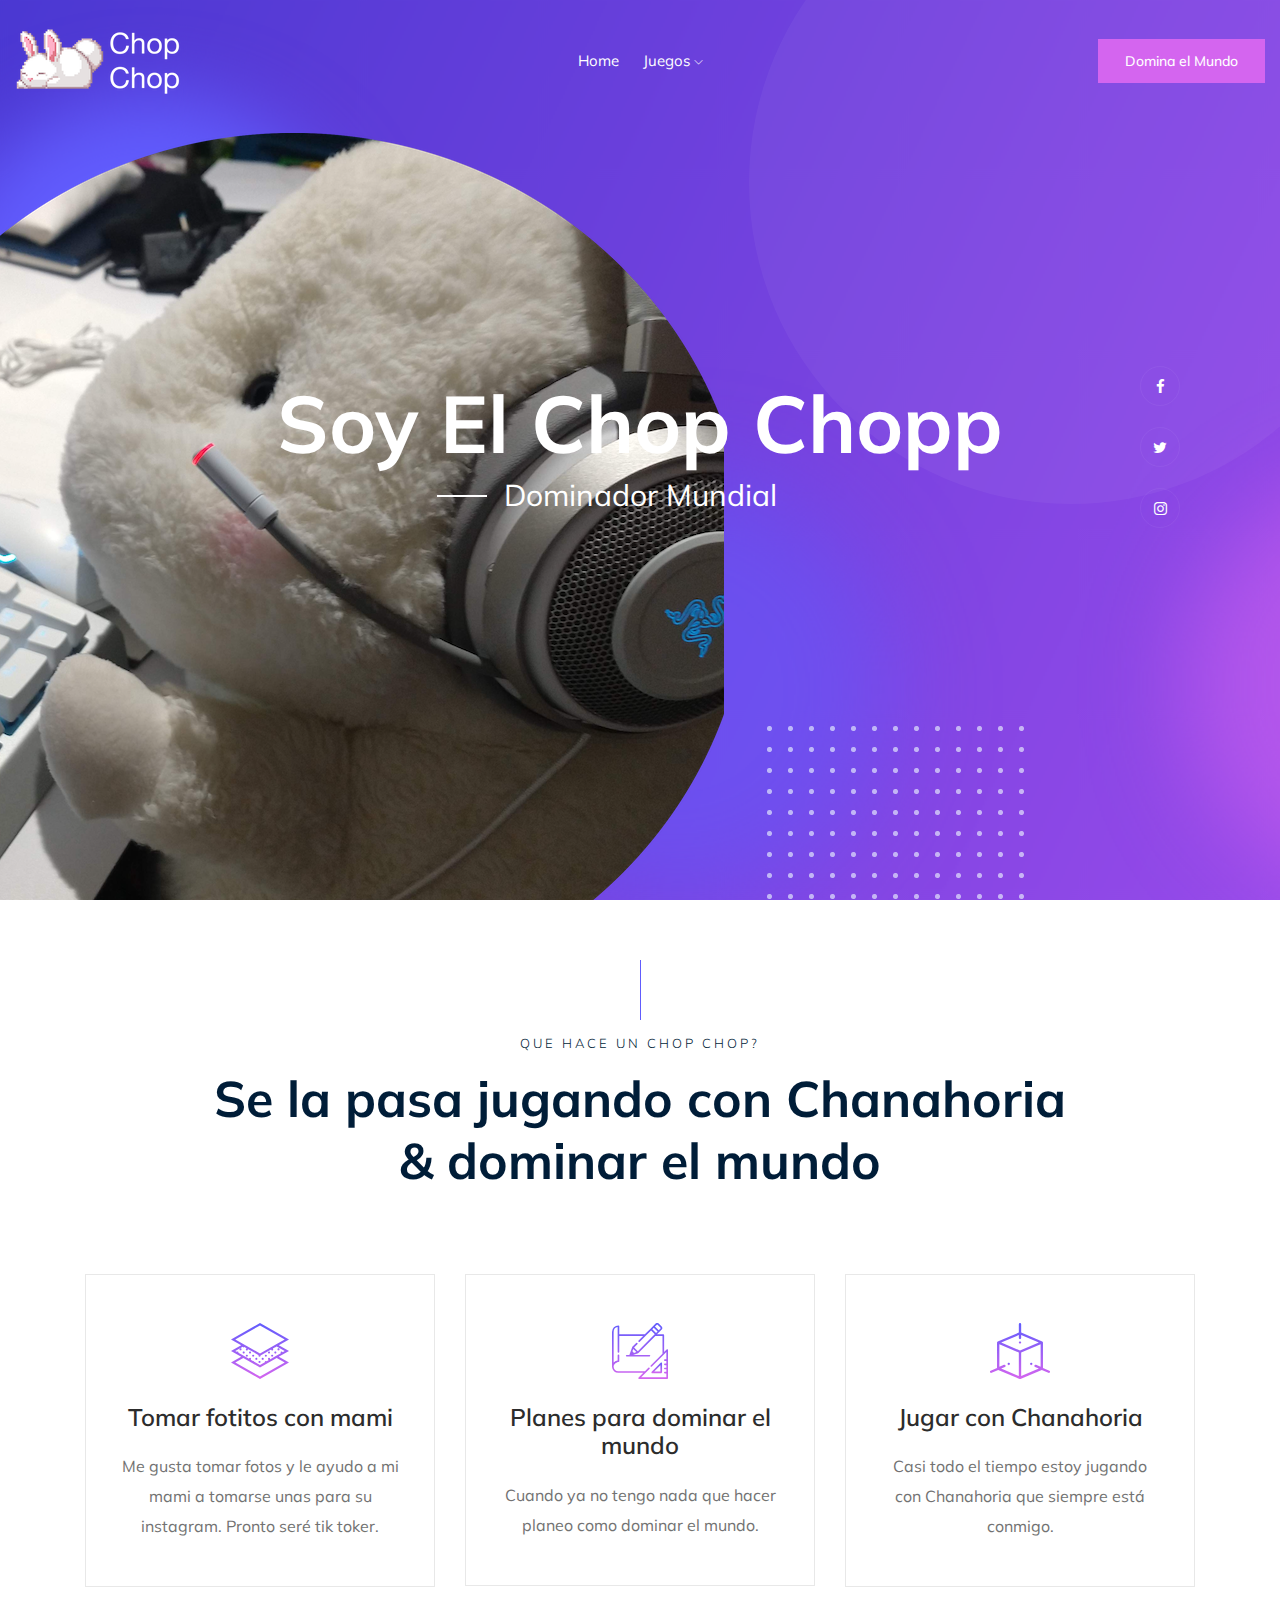
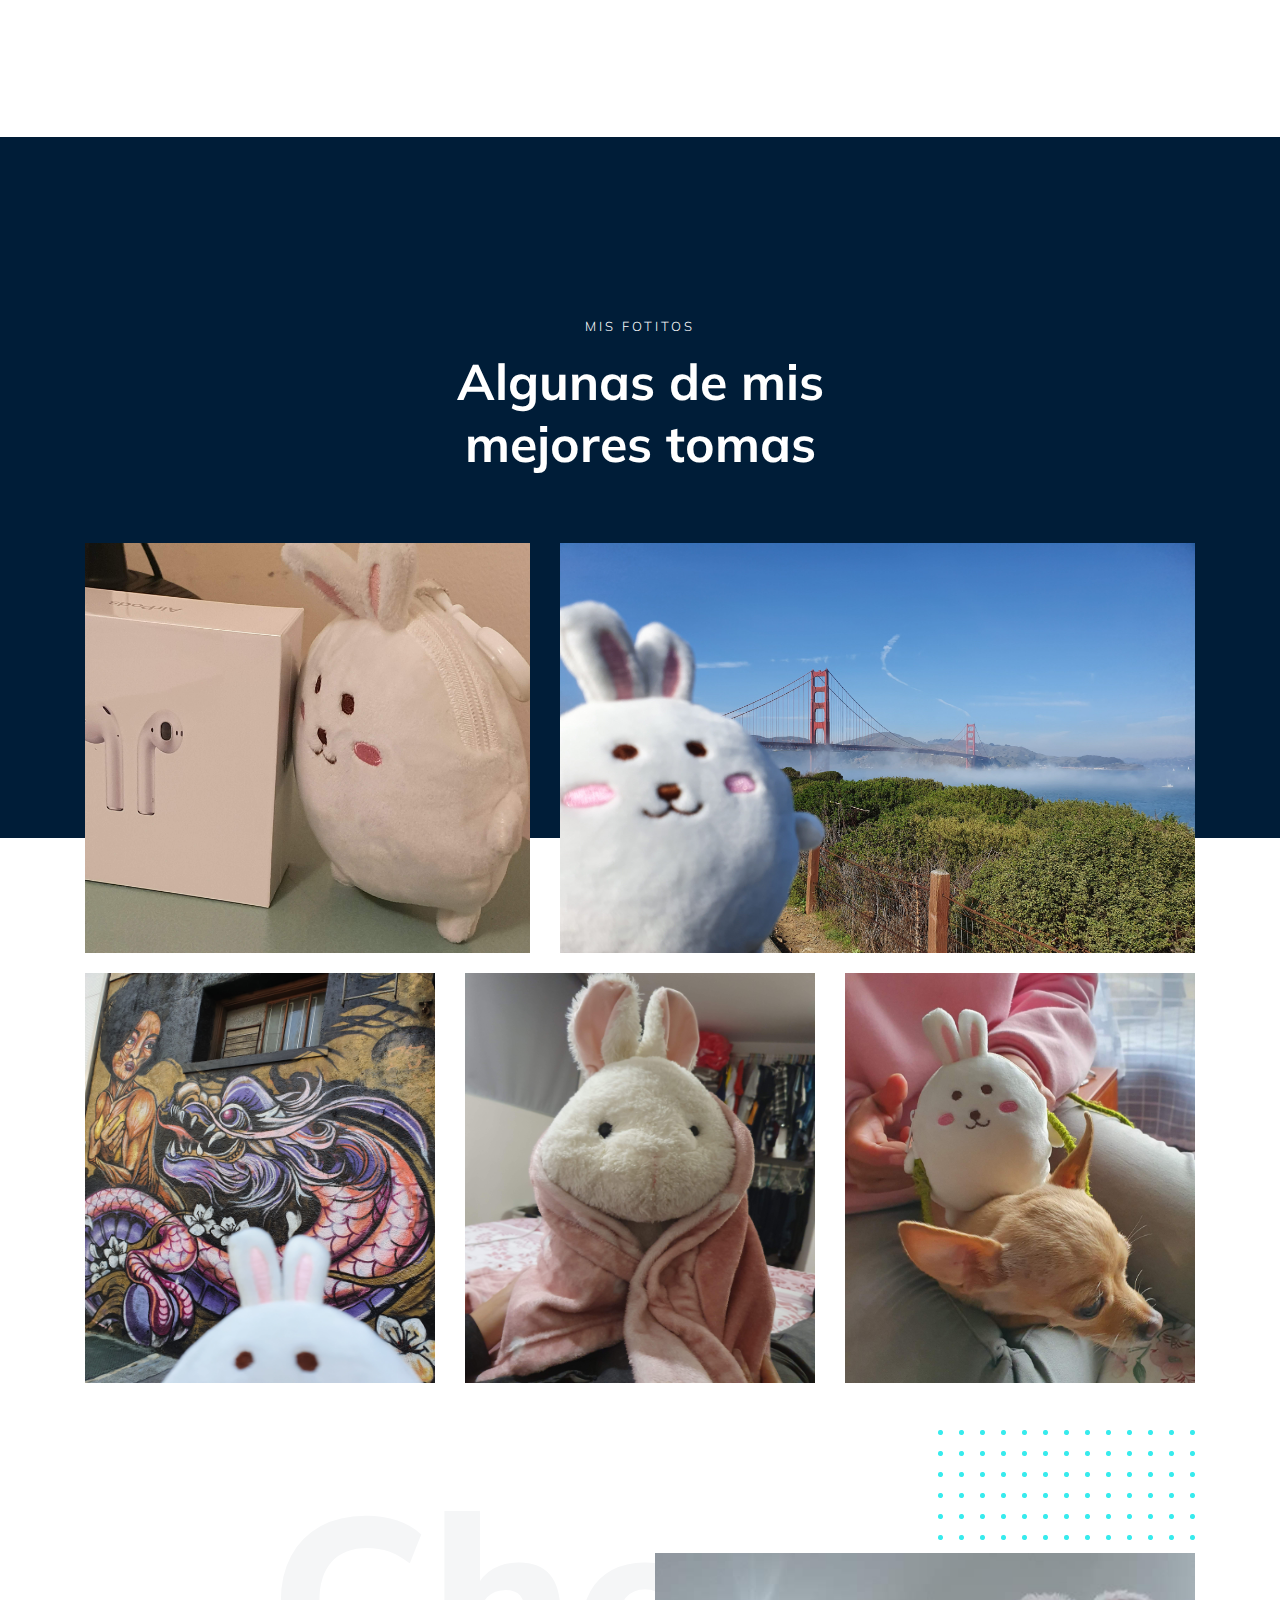
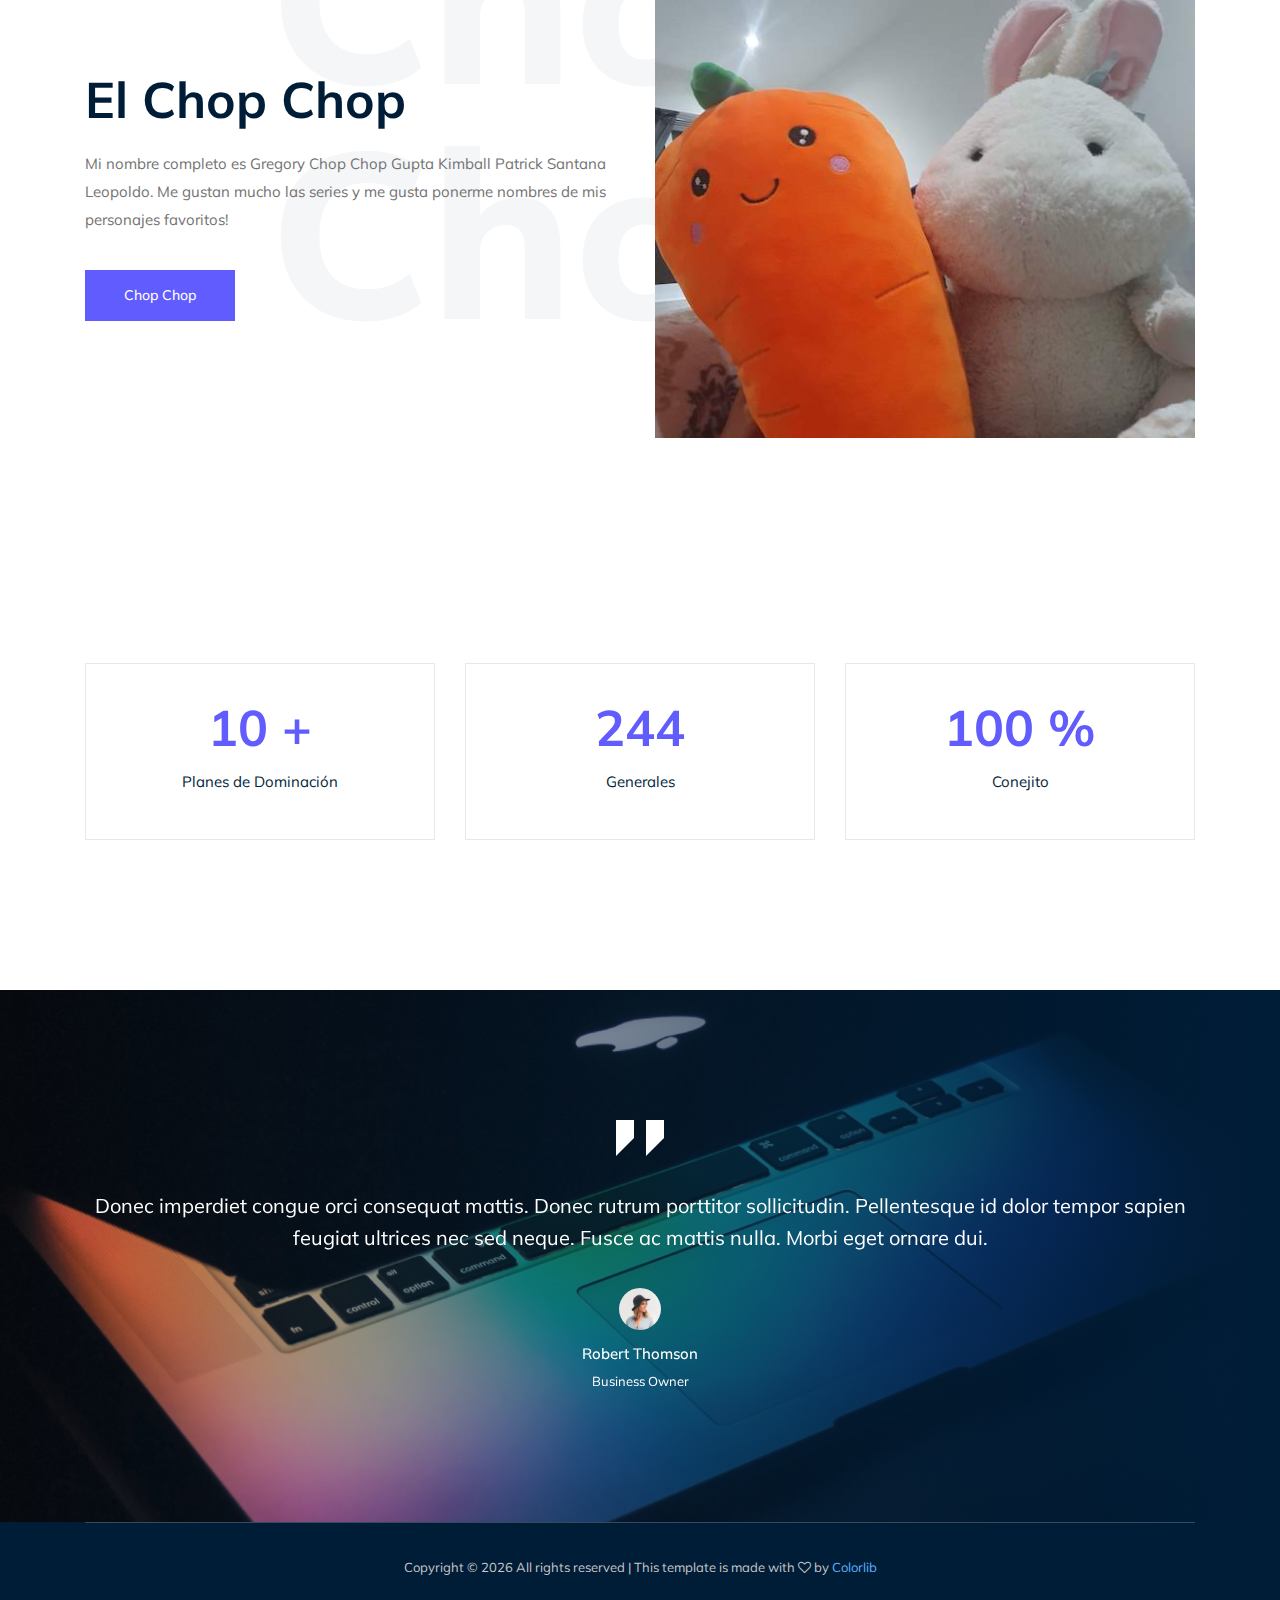
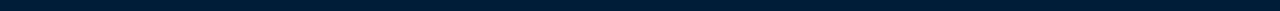
==== index.html @ 257dd060 "First version Played around with the static template changed pictures and some text to Chop Chop's" ====
<!doctype html>
<html class="no-js" lang="zxx">

<head>
  <meta charset="utf-8">
  <meta http-equiv="x-ua-compatible" content="ie=edge">
  <title>Melan</title>
  <meta name="description" content="">
  <meta name="viewport" content="width=device-width, initial-scale=1">

  <!-- <link rel="manifest" href="site.webmanifest"> -->
  <!-- Place favicon.ico in the root directory -->

  <!-- CSS here -->
  <link rel="stylesheet" href="css/bootstrap.min.css">
  <link rel="stylesheet" href="css/owl.carousel.min.css">
  <link rel="stylesheet" href="css/magnific-popup.css">
  <link rel="stylesheet" href="css/font-awesome.min.css">
  <link rel="stylesheet" href="css/themify-icons.css">
  <link rel="stylesheet" href="css/nice-select.css">
  <link rel="stylesheet" href="css/flaticon.css">
  <link rel="stylesheet" href="css/gijgo.css">
  <link rel="stylesheet" href="css/animate.min.css">
  <link rel="stylesheet" href="css/slick.css">
  <link rel="stylesheet" href="css/slicknav.css">
  <link rel="stylesheet" href="css/style.css">
  <!-- <link rel="stylesheet" href="css/responsive.css"> -->
</head>

<body>
  <!--[if lte IE 9]>
            <p class="browserupgrade">You are using an <strong>outdated</strong> browser. Please <a href="https://browsehappy.com/">upgrade your browser</a> to improve your experience and security.</p>
        <![endif]-->

  <!-- header-start -->
  <header>
    <div class="header-area ">
      <div id="sticky-header" class="main-header-area">
        <div class="container-fluid">
          <div class="row align-items-center">
            <div class="col-xl-3 col-lg-2">
              <div class="logo">
                <a href="index.html">
                  <img src="img/logo.png" alt="">
                </a>
              </div>
            </div>
            <div class="col-xl-6 col-lg-7">
              <div class="main-menu  d-none d-lg-block">
                <nav>
                  <ul id="navigation">
                    <li><a class="active" href="index.html">home</a></li>
                    <li><a href="#">Juegos <i class="ti-angle-down"></i></a>
                      <ul class="submenu">
                        <li><a href="snake.html">Viborita</a></li>
                        <li><a href="space-invaders.html">Navecitas</a></li>
                        <li><a href="chop-chop.html">Conejito</a></li>
                      </ul>
                    </li>
                  </ul>
                </nav>
              </div>
            </div>
            <div class="col-xl-3 col-lg-3 d-none d-lg-block">
              <div class="Appointment">
                <div class="book_btn d-none d-lg-block">
                  <a href="#">Domina el Mundo</a>
                </div>
              </div>
            </div>
            <div class="col-12">
              <div class="mobile_menu d-block d-lg-none"></div>
            </div>
          </div>

        </div>
      </div>
    </div>
  </header>
  <!-- header-end -->

  <!-- slider_area_start -->
  <div class="slider_area">
    <div class="single_slider  d-flex align-items-center slider_bg_1">
      <div class="shap_pattern d-none d-lg-block">
        <img src="img/about/grid.png" alt="">
      </div>
      <div class="social_links">
        <ul>
          <li><a href="#"> <i class="fa fa-facebook"></i> </a></li>
          <li><a href="#"> <i class="fa fa-twitter"></i> </a></li>
          <li><a href="#"> <i class="fa fa-instagram"></i> </a></li>
        </ul>
      </div>
      <div class="container">
        <div class="row align-items-center">
          <div class="col-xl-12">
            <div class="slider_text text-center">
              <h3>
                Soy el Chop Chopp
              </h3>
              <span>Dominador Mundial</span>
            </div>
          </div>
        </div>
      </div>
    </div>
  </div>
  <!-- slider_area_end -->

  <!-- service_area  -->
  <div class="service_area">
    <div class="container">
      <div class="row">
        <div class="col-xl-12">
          <div class="section_title text-center mb-65">
            <span>Que hace un Chop Chop?</span>
            <h3>Se la pasa jugando con Chanahoria <br>
              & dominar el mundo</h3>
          </div>
        </div>
      </div>
      <div class="row">
        <div class="col-xl-4 col-md-4">
          <div class="single_service text-center">
            <div class="icon">
              <img src="img/svg_icon/1.svg" alt="">
            </div>
            <h3>Tomar fotitos con mami</h3>
            <p>Me gusta tomar fotos y le ayudo a mi mami a tomarse unas para su instagram. Pronto seré tik
              toker.</p>
          </div>
        </div>
        <div class="col-xl-4 col-md-4">
          <div class="single_service text-center">
            <div class="icon">
              <img src="img/svg_icon/2.svg" alt="">
            </div>
            <h3>Planes para dominar el mundo</h3>
            <p>Cuando ya no tengo nada que hacer planeo como dominar el mundo.</p>
          </div>
        </div>
        <div class="col-xl-4 col-md-4">
          <div class="single_service text-center">
            <div class="icon">
              <img src="img/svg_icon/3.svg" alt="">
            </div>
            <h3>Jugar con Chanahoria</h3>
            <p>Casi todo el tiempo estoy jugando con Chanahoria que siempre está conmigo.</p>
          </div>
        </div>
      </div>
    </div>
  </div>
  <!--/ service_area  -->

  <!-- portfolio_area -->
  <div class="portfolio_area portfolio_bg_1">
    <div class="container">
      <div class="row">
        <div class="col-xl-12">
          <div class="section_title white_text text-center">
            <span>Mis Fotitos</span>
            <h3>Algunas de mis <br>
              mejores tomas</h3>
          </div>
        </div>
      </div>
    </div>
  </div>
  <!--/ portfolio_area -->

  <!-- portfolio_image_area  -->
  <div class="portfolio_image_area">
    <div class="container">
      <div class="row">
        <div class="col-xl-5 col-md-5">
          <div class="single_Portfolio">
            <div class="portfolio_thumb">
              <img src="img/portfolio/7.jpg" alt="">
            </div>
            <a href="img/portfolio/7.jpg" class="popup popup-image"></a>
            <div class="portfolio_hover">
              <div class="title">
                <h3>Chop Chop Portatil</h3>
              </div>
            </div>
          </div>
        </div>
        <div class="col-xl-7 col-md-7">
          <div class="single_Portfolio">
            <div class="portfolio_thumb">
              <img src="img/portfolio/2.jpg" alt="">
            </div>
            <a href="img/portfolio/2.jpg" class="popup popup-image"></a>
            <div class="portfolio_hover">
              <div class="title">
                <h3>Chop Chop en San Fransokio</h3>
              </div>
            </div>
          </div>
        </div>
        <div class="col-xl-4 col-md-6 col-lg-4">
          <div class="single_Portfolio">
            <div class="portfolio_thumb">
              <img src="img/portfolio/4.jpg" alt="">
            </div>
            <a href="img/portfolio/4.jpg" class="popup popup-image"></a>
            <div class="portfolio_hover">
              <div class="title">
                <h3>Escondido del Dragón</h3>
              </div>
            </div>
          </div>
        </div>
        <div class="col-xl-4 col-md-6 col-lg-4">
          <div class="single_Portfolio">
            <div class="portfolio_thumb">
              <img src="img/portfolio/6.jpg" alt="">
            </div>
            <a href="img/portfolio/6.jpg" class="popup popup-image"></a>
            <div class="portfolio_hover">
              <div class="title">
                <h3>Con Frío</h3>
              </div>
            </div>
          </div>
        </div>
        <div class="col-xl-4 col-md-12 col-lg-4">
          <div class="single_Portfolio">
            <div class="portfolio_thumb">
              <img src="img/portfolio/5.jpg" alt="">
            </div>
            <a href="img/portfolio/5.jpg" class="popup popup-image"></a>
            <div class="portfolio_hover">
              <div class="title">
                <h3>Montando un Kyo</h3>
              </div>
            </div>
          </div>
        </div>
      </div>
    </div>
  </div>
  <!--/ portfolio_image_area  -->

  <!-- about_me  -->
  <div class="about_me">
    <div class="about_large_title d-none d-lg-block">
      Chop Chop
    </div>
    <div class="container">
      <div class="row align-items-center">
        <div class="col-xl-6 col-md-6">
          <div class="about_e_details">
            <h3>El Chop Chop</h3>
            <p>
              Mi nombre completo es Gregory Chop Chop Gupta Kimball Patrick Santana Leopoldo. Me gustan
              mucho las series y me gusta ponerme nombres de mis personajes favoritos!
            </p>
            <div class="download_cv">
              <a class="boxed-btn3" href="#">Chop Chop</a>
            </div>
          </div>
        </div>
        <div class="col-xl-6 col-md-6">
          <div class="about_img">
            <div class="color_pattern d-none d-lg-block">
              <img src="img/about/color_grid.png" alt="">
            </div>
            <div class="my_Pic">
              <img src="img/about/about.jpg" alt="">
            </div>
          </div>
        </div>
      </div>
    </div>
  </div>
  <!--/ about_me  -->

  <div class="counter_area">
    <div class="container">
      <div class="row">
        <div class="col-xl-4 col-md-4">
          <div class="single_counter text-center">
            <h3>
              <span class="counter">10 </span><span>+</span>
            </h3>
            <p>Planes de Dominación</p>
          </div>
        </div>
        <div class="col-xl-4 col-md-4">
          <div class="single_counter text-center">
            <h3>
              <span class="counter">244 </span>
            </h3>
            <p>Generales</p>
          </div>
        </div>
        <div class="col-xl-4 col-md-4">
          <div class="single_counter text-center">
            <h3>
              <span class="counter">100 </span> <span>%</span>
            </h3>
            <p>Conejito</p>
          </div>
        </div>
      </div>
    </div>
  </div>
  <!-- testimonial_area  -->
  <div class="testimonial_area ">
    <div class="container">
      <div class="row">
        <div class="col-xl-12">
          <div class="testmonial_active owl-carousel">
            <div class="single_carousel">
              <div class="single_testmonial text-center">
                <div class="quote">
                  <img src="img/testmonial/quote.svg" alt="">
                </div>
                <p>Donec imperdiet congue orci consequat mattis. Donec rutrum porttitor <br>
                  sollicitudin. Pellentesque id dolor tempor sapien feugiat ultrices nec sed neque.
                  <br>
                  Fusce ac mattis nulla. Morbi eget ornare dui. </p>
                <div class="testmonial_author">
                  <div class="thumb">
                    <img src="img/testmonial/thumb.png" alt="">
                  </div>
                  <h3>Robert Thomson</h3>
                  <span>Business Owner</span>
                </div>
              </div>
            </div>
            <div class="single_carousel">
              <div class="single_testmonial text-center">
                <div class="quote">
                  <img src="img/testmonial/quote.svg" alt="">
                </div>
                <p>Donec imperdiet congue orci consequat mattis. Donec rutrum porttitor <br>
                  sollicitudin. Pellentesque id dolor tempor sapien feugiat ultrices nec sed neque.
                  <br>
                  Fusce ac mattis nulla. Morbi eget ornare dui. </p>
                <div class="testmonial_author">
                  <div class="thumb">
                    <img src="img/testmonial/thumb.png" alt="">
                  </div>
                  <h3>Robert Thomson</h3>
                  <span>Business Owner</span>
                </div>
              </div>
            </div>
            <div class="single_carousel">
              <div class="single_testmonial text-center">
                <div class="quote">
                  <img src="img/testmonial/quote.svg" alt="">
                </div>
                <p>Donec imperdiet congue orci consequat mattis. Donec rutrum porttitor <br>
                  sollicitudin. Pellentesque id dolor tempor sapien feugiat ultrices nec sed neque.
                  <br>
                  Fusce ac mattis nulla. Morbi eget ornare dui. </p>
                <div class="testmonial_author">
                  <div class="thumb">
                    <img src="img/testmonial/thumb.png" alt="">
                  </div>
                  <h3>Robert Thomson</h3>
                  <span>Business Owner</span>
                </div>
              </div>
            </div>
          </div>
        </div>
      </div>
    </div>
  </div>
  <!-- /testimonial_area  -->

  <!-- footer start -->
  <footer class="footer">
    <div class="copy-right_text">
      <div class="container">
        <div class="footer_border"></div>
        <div class="row">
          <div class="col-xl-12">
            <p class="copy_right text-center">
              <!-- Link back to Colorlib can't be removed. Template is licensed under CC BY 3.0. -->
              Copyright &copy;
              <script>document.write(new Date().getFullYear());</script> All rights reserved | This
              template is made with <i class="fa fa-heart-o" aria-hidden="true"></i> by <a href="https://colorlib.com"
                target="_blank">Colorlib</a>
              <!-- Link back to Colorlib can't be removed. Template is licensed under CC BY 3.0. -->
            </p>
          </div>
        </div>
      </div>
    </div>
  </footer>
  <!--/ footer end  -->

  <!-- JS here -->
  <script src="js/vendor/modernizr-3.5.0.min.js"></script>
  <script src="js/vendor/jquery-1.12.4.min.js"></script>
  <script src="js/popper.min.js"></script>
  <script src="js/bootstrap.min.js"></script>
  <script src="js/owl.carousel.min.js"></script>
  <script src="js/isotope.pkgd.min.js"></script>
  <script src="js/ajax-form.js"></script>
  <script src="js/waypoints.min.js"></script>
  <script src="js/jquery.counterup.min.js"></script>
  <script src="js/imagesloaded.pkgd.min.js"></script>
  <script src="js/scrollIt.js"></script>
  <script src="js/jquery.scrollUp.min.js"></script>
  <script src="js/wow.min.js"></script>
  <script src="js/nice-select.min.js"></script>
  <script src="js/jquery.slicknav.min.js"></script>
  <script src="js/jquery.magnific-popup.min.js"></script>
  <script src="js/plugins.js"></script>
  <script src="js/gijgo.min.js"></script>

  <!--contact js-->
  <script src="js/contact.js"></script>
  <script src="js/jquery.ajaxchimp.min.js"></script>
  <script src="js/jquery.form.js"></script>
  <script src="js/jquery.validate.min.js"></script>
  <script src="js/mail-script.js"></script>

  <script src="js/main.js"></script>
</body>

</html>
---- css/themify-icons.css ----
@font-face {
	font-family: 'themify';
	src:url('../fonts/themify.eot?-fvbane');
	src:url('../fonts/themify.eot?#iefix-fvbane') format('embedded-opentype'),
		url('../fonts/themify.woff?-fvbane') format('woff'),
		url('../fonts/themify.ttf?-fvbane') format('truetype'),
		url('../fonts/themify.svg?-fvbane#themify') format('svg');
	font-weight: normal;
	font-style: normal;
}

[class^="ti-"], [class*=" ti-"] {
	font-family: 'themify';
	/* speak: none; */
	font-style: normal;
	font-weight: normal;
	font-variant: normal;
	text-transform: none;
	line-height: 1;

	/* Better Font Rendering =========== */
	-webkit-font-smoothing: antialiased;
	-moz-osx-font-smoothing: grayscale;
}

.ti-wand:before {
	content: "\e600";
}
.ti-volume:before {
	content: "\e601";
}
.ti-user:before {
	content: "\e602";
}
.ti-unlock:before {
	content: "\e603";
}
.ti-unlink:before {
	content: "\e604";
}
.ti-trash:before {
	content: "\e605";
}
.ti-thought:before {
	content: "\e606";
}
.ti-target:before {
	content: "\e607";
}
.ti-tag:before {
	content: "\e608";
}
.ti-tablet:before {
	content: "\e609";
}
.ti-star:before {
	content: "\e60a";
}
.ti-spray:before {
	content: "\e60b";
}
.ti-signal:before {
	content: "\e60c";
}
.ti-shopping-cart:before {
	content: "\e60d";
}
.ti-shopping-cart-full:before {
	content: "\e60e";
}
.ti-settings:before {
	content: "\e60f";
}
.ti-search:before {
	content: "\e610";
}
.ti-zoom-in:before {
	content: "\e611";
}
.ti-zoom-out:before {
	content: "\e612";
}
.ti-cut:before {
	content: "\e613";
}
.ti-ruler:before {
	content: "\e614";
}
.ti-ruler-pencil:before {
	content: "\e615";
}
.ti-ruler-alt:before {
	content: "\e616";
}
.ti-bookmark:before {
	content: "\e617";
}
.ti-bookmark-alt:before {
	content: "\e618";
}
.ti-reload:before {
	content: "\e619";
}
.ti-plus:before {
	content: "\e61a";
}
.ti-pin:before {
	content: "\e61b";
}
.ti-pencil:before {
	content: "\e61c";
}
.ti-pencil-alt:before {
	content: "\e61d";
}
.ti-paint-roller:before {
	content: "\e61e";
}
.ti-paint-bucket:before {
	content: "\e61f";
}
.ti-na:before {
	content: "\e620";
}
.ti-mobile:before {
	content: "\e621";
}
.ti-minus:before {
	content: "\e622";
}
.ti-medall:before {
	content: "\e623";
}
.ti-medall-alt:before {
	content: "\e624";
}
.ti-marker:before {
	content: "\e625";
}
.ti-marker-alt:before {
	content: "\e626";
}
.ti-arrow-up:before {
	content: "\e627";
}
.ti-arrow-right:before {
	content: "\e628";
}
.ti-arrow-left:before {
	content: "\e629";
}
.ti-arrow-down:before {
	content: "\e62a";
}
.ti-lock:before {
	content: "\e62b";
}
.ti-location-arrow:before {
	content: "\e62c";
}
.ti-link:before {
	content: "\e62d";
}
.ti-layout:before {
	content: "\e62e";
}
.ti-layers:before {
	content: "\e62f";
}
.ti-layers-alt:before {
	content: "\e630";
}
.ti-key:before {
	content: "\e631";
}
.ti-import:before {
	content: "\e632";
}
.ti-image:before {
	content: "\e633";
}
.ti-heart:before {
	content: "\e634";
}
.ti-heart-broken:before {
	content: "\e635";
}
.ti-hand-stop:before {
	content: "\e636";
}
.ti-hand-open:before {
	content: "\e637";
}
.ti-hand-drag:before {
	content: "\e638";
}
.ti-folder:before {
	content: "\e639";
}
.ti-flag:before {
	content: "\e63a";
}
.ti-flag-alt:before {
	content: "\e63b";
}
.ti-flag-alt-2:before {
	content: "\e63c";
}
.ti-eye:before {
	content: "\e63d";
}
.ti-export:before {
	content: "\e63e";
}
.ti-exchange-vertical:before {
	content: "\e63f";
}
.ti-desktop:before {
	content: "\e640";
}
.ti-cup:before {
	content: "\e641";
}
.ti-crown:before {
	content: "\e642";
}
.ti-comments:before {
	content: "\e643";
}
.ti-comment:before {
	content: "\e644";
}
.ti-comment-alt:before {
	content: "\e645";
}
.ti-close:before {
	content: "\e646";
}
.ti-clip:before {
	content: "\e647";
}
.ti-angle-up:before {
	content: "\e648";
}
.ti-angle-right:before {
	content: "\e649";
}
.ti-angle-left:before {
	content: "\e64a";
}
.ti-angle-down:before {
	content: "\e64b";
}
.ti-check:before {
	content: "\e64c";
}
.ti-check-box:before {
	content: "\e64d";
}
.ti-camera:before {
	content: "\e64e";
}
.ti-announcement:before {
	content: "\e64f";
}
.ti-brush:before {
	content: "\e650";
}
.ti-briefcase:before {
	content: "\e651";
}
.ti-bolt:before {
	content: "\e652";
}
.ti-bolt-alt:before {
	content: "\e653";
}
.ti-blackboard:before {
	content: "\e654";
}
.ti-bag:before {
	content: "\e655";
}
.ti-move:before {
	content: "\e656";
}
.ti-arrows-vertical:before {
	content: "\e657";
}
.ti-arrows-horizontal:before {
	content: "\e658";
}
.ti-fullscreen:before {
	content: "\e659";
}
.ti-arrow-top-right:before {
	content: "\e65a";
}
.ti-arrow-top-left:before {
	content: "\e65b";
}
.ti-arrow-circle-up:before {
	content: "\e65c";
}
.ti-arrow-circle-right:before {
	content: "\e65d";
}
.ti-arrow-circle-left:before {
	content: "\e65e";
}
.ti-arrow-circle-down:before {
	content: "\e65f";
}
.ti-angle-double-up:before {
	content: "\e660";
}
.ti-angle-double-right:before {
	content: "\e661";
}
.ti-angle-double-left:before {
	content: "\e662";
}
.ti-angle-double-down:before {
	content: "\e663";
}
.ti-zip:before {
	content: "\e664";
}
.ti-world:before {
	content: "\e665";
}
.ti-wheelchair:before {
	content: "\e666";
}
.ti-view-list:before {
	content: "\e667";
}
.ti-view-list-alt:before {
	content: "\e668";
}
.ti-view-grid:before {
	content: "\e669";
}
.ti-uppercase:before {
	content: "\e66a";
}
.ti-upload:before {
	content: "\e66b";
}
.ti-underline:before {
	content: "\e66c";
}
.ti-truck:before {
	content: "\e66d";
}
.ti-timer:before {
	content: "\e66e";
}
.ti-ticket:before {
	content: "\e66f";
}
.ti-thumb-up:before {
	content: "\e670";
}
.ti-thumb-down:before {
	content: "\e671";
}
.ti-text:before {
	content: "\e672";
}
.ti-stats-up:before {
	content: "\e673";
}
.ti-stats-down:before {
	content: "\e674";
}
.ti-split-v:before {
	content: "\e675";
}
.ti-split-h:before {
	content: "\e676";
}
.ti-smallcap:before {
	content: "\e677";
}
.ti-shine:before {
	content: "\e678";
}
.ti-shift-right:before {
	content: "\e679";
}
.ti-shift-left:before {
	content: "\e67a";
}
.ti-shield:before {
	content: "\e67b";
}
.ti-notepad:before {
	content: "\e67c";
}
.ti-server:before {
	content: "\e67d";
}
.ti-quote-right:before {
	content: "\e67e";
}
.ti-quote-left:before {
	content: "\e67f";
}
.ti-pulse:before {
	content: "\e680";
}
.ti-printer:before {
	content: "\e681";
}
.ti-power-off:before {
	content: "\e682";
}
.ti-plug:before {
	content: "\e683";
}
.ti-pie-chart:before {
	content: "\e684";
}
.ti-paragraph:before {
	content: "\e685";
}
.ti-panel:before {
	content: "\e686";
}
.ti-package:before {
	content: "\e687";
}
.ti-music:before {
	content: "\e688";
}
.ti-music-alt:before {
	content: "\e689";
}
.ti-mouse:before {
	content: "\e68a";
}
.ti-mouse-alt:before {
	content: "\e68b";
}
.ti-money:before {
	content: "\e68c";
}
.ti-microphone:before {
	content: "\e68d";
}
.ti-menu:before {
	content: "\e68e";
}
.ti-menu-alt:before {
	content: "\e68f";
}
.ti-map:before {
	content: "\e690";
}
.ti-map-alt:before {
	content: "\e691";
}
.ti-loop:before {
	content: "\e692";
}
.ti-location-pin:before {
	content: "\e693";
}
.ti-list:before {
	content: "\e694";
}
.ti-light-bulb:before {
	content: "\e695";
}
.ti-Italic:before {
	content: "\e696";
}
.ti-info:before {
	content: "\e697";
}
.ti-infinite:before {
	content: "\e698";
}
.ti-id-badge:before {
	content: "\e699";
}
.ti-hummer:before {
	content: "\e69a";
}
.ti-home:before {
	content: "\e69b";
}
.ti-help:before {
	content: "\e69c";
}
.ti-headphone:before {
	content: "\e69d";
}
.ti-harddrives:before {
	content: "\e69e";
}
.ti-harddrive:before {
	content: "\e69f";
}
.ti-gift:before {
	content: "\e6a0";
}
.ti-game:before {
	content: "\e6a1";
}
.ti-filter:before {
	content: "\e6a2";
}
.ti-files:before {
	content: "\e6a3";
}
.ti-file:before {
	content: "\e6a4";
}
.ti-eraser:before {
	content: "\e6a5";
}
.ti-envelope:before {
	content: "\e6a6";
}
.ti-download:before {
	content: "\e6a7";
}
.ti-direction:before {
	content: "\e6a8";
}
.ti-direction-alt:before {
	content: "\e6a9";
}
.ti-dashboard:before {
	content: "\e6aa";
}
.ti-control-stop:before {
	content: "\e6ab";
}
.ti-control-shuffle:before {
	content: "\e6ac";
}
.ti-control-play:before {
	content: "\e6ad";
}
.ti-control-pause:before {
	content: "\e6ae";
}
.ti-control-forward:before {
	content: "\e6af";
}
.ti-control-backward:before {
	content: "\e6b0";
}
.ti-cloud:before {
	content: "\e6b1";
}
.ti-cloud-up:before {
	content: "\e6b2";
}
.ti-cloud-down:before {
	content: "\e6b3";
}
.ti-clipboard:before {
	content: "\e6b4";
}
.ti-car:before {
	content: "\e6b5";
}
.ti-calendar:before {
	content: "\e6b6";
}
.ti-book:before {
	content: "\e6b7";
}
.ti-bell:before {
	content: "\e6b8";
}
.ti-basketball:before {
	content: "\e6b9";
}
.ti-bar-chart:before {
	content: "\e6ba";
}
.ti-bar-chart-alt:before {
	content: "\e6bb";
}
.ti-back-right:before {
	content: "\e6bc";
}
.ti-back-left:before {
	content: "\e6bd";
}
.ti-arrows-corner:before {
	content: "\e6be";
}
.ti-archive:before {
	content: "\e6bf";
}
.ti-anchor:before {
	content: "\e6c0";
}
.ti-align-right:before {
	content: "\e6c1";
}
.ti-align-left:before {
	content: "\e6c2";
}
.ti-align-justify:before {
	content: "\e6c3";
}
.ti-align-center:before {
	content: "\e6c4";
}
.ti-alert:before {
	content: "\e6c5";
}
.ti-alarm-clock:before {
	content: "\e6c6";
}
.ti-agenda:before {
	content: "\e6c7";
}
.ti-write:before {
	content: "\e6c8";
}
.ti-window:before {
	content: "\e6c9";
}
.ti-widgetized:before {
	content: "\e6ca";
}
.ti-widget:before {
	content: "\e6cb";
}
.ti-widget-alt:before {
	content: "\e6cc";
}
.ti-wallet:before {
	content: "\e6cd";
}
.ti-video-clapper:before {
	content: "\e6ce";
}
.ti-video-camera:before {
	content: "\e6cf";
}
.ti-vector:before {
	content: "\e6d0";
}
.ti-themify-logo:before {
	content: "\e6d1";
}
.ti-themify-favicon:before {
	content: "\e6d2";
}
.ti-themify-favicon-alt:before {
	content: "\e6d3";
}
.ti-support:before {
	content: "\e6d4";
}
.ti-stamp:before {
	content: "\e6d5";
}
.ti-split-v-alt:before {
	content: "\e6d6";
}
.ti-slice:before {
	content: "\e6d7";
}
.ti-shortcode:before {
	content: "\e6d8";
}
.ti-shift-right-alt:before {
	content: "\e6d9";
}
.ti-shift-left-alt:before {
	content: "\e6da";
}
.ti-ruler-alt-2:before {
	content: "\e6db";
}
.ti-receipt:before {
	content: "\e6dc";
}
.ti-pin2:before {
	content: "\e6dd";
}
.ti-pin-alt:before {
	content: "\e6de";
}
.ti-pencil-alt2:before {
	content: "\e6df";
}
.ti-palette:before {
	content: "\e6e0";
}
.ti-more:before {
	content: "\e6e1";
}
.ti-more-alt:before {
	content: "\e6e2";
}
.ti-microphone-alt:before {
	content: "\e6e3";
}
.ti-magnet:before {
	content: "\e6e4";
}
.ti-line-double:before {
	content: "\e6e5";
}
.ti-line-dotted:before {
	content: "\e6e6";
}
.ti-line-dashed:before {
	content: "\e6e7";
}
.ti-layout-width-full:before {
	content: "\e6e8";
}
.ti-layout-width-default:before {
	content: "\e6e9";
}
.ti-layout-width-default-alt:before {
	content: "\e6ea";
}
.ti-layout-tab:before {
	content: "\e6eb";
}
.ti-layout-tab-window:before {
	content: "\e6ec";
}
.ti-layout-tab-v:before {
	content: "\e6ed";
}
.ti-layout-tab-min:before {
	content: "\e6ee";
}
.ti-layout-slider:before {
	content: "\e6ef";
}
.ti-layout-slider-alt:before {
	content: "\e6f0";
}
.ti-layout-sidebar-right:before {
	content: "\e6f1";
}
.ti-layout-sidebar-none:before {
	content: "\e6f2";
}
.ti-layout-sidebar-left:before {
	content: "\e6f3";
}
.ti-layout-placeholder:before {
	content: "\e6f4";
}
.ti-layout-menu:before {
	content: "\e6f5";
}
.ti-layout-menu-v:before {
	content: "\e6f6";
}
.ti-layout-menu-separated:before {
	content: "\e6f7";
}
.ti-layout-menu-full:before {
	content: "\e6f8";
}
.ti-layout-media-right-alt:before {
	content: "\e6f9";
}
.ti-layout-media-right:before {
	content: "\e6fa";
}
.ti-layout-media-overlay:before {
	content: "\e6fb";
}
.ti-layout-media-overlay-alt:before {
	content: "\e6fc";
}
.ti-layout-media-overlay-alt-2:before {
	content: "\e6fd";
}
.ti-layout-media-left-alt:before {
	content: "\e6fe";
}
.ti-layout-media-left:before {
	content: "\e6ff";
}
.ti-layout-media-center-alt:before {
	content: "\e700";
}
.ti-layout-media-center:before {
	content: "\e701";
}
.ti-layout-list-thumb:before {
	content: "\e702";
}
.ti-layout-list-thumb-alt:before {
	content: "\e703";
}
.ti-layout-list-post:before {
	content: "\e704";
}
.ti-layout-list-large-image:before {
	content: "\e705";
}
.ti-layout-line-solid:before {
	content: "\e706";
}
.ti-layout-grid4:before {
	content: "\e707";
}
.ti-layout-grid3:before {
	content: "\e708";
}
.ti-layout-grid2:before {
	content: "\e709";
}
.ti-layout-grid2-thumb:before {
	content: "\e70a";
}
.ti-layout-cta-right:before {
	content: "\e70b";
}
.ti-layout-cta-left:before {
	content: "\e70c";
}
.ti-layout-cta-center:before {
	content: "\e70d";
}
.ti-layout-cta-btn-right:before {
	content: "\e70e";
}
.ti-layout-cta-btn-left:before {
	content: "\e70f";
}
.ti-layout-column4:before {
	content: "\e710";
}
.ti-layout-column3:before {
	content: "\e711";
}
.ti-layout-column2:before {
	content: "\e712";
}
.ti-layout-accordion-separated:before {
	content: "\e713";
}
.ti-layout-accordion-merged:before {
	content: "\e714";
}
.ti-layout-accordion-list:before {
	content: "\e715";
}
.ti-ink-pen:before {
	content: "\e716";
}
.ti-info-alt:before {
	content: "\e717";
}
.ti-help-alt:before {
	content: "\e718";
}
.ti-headphone-alt:before {
	content: "\e719";
}
.ti-hand-point-up:before {
	content: "\e71a";
}
.ti-hand-point-right:before {
	content: "\e71b";
}
.ti-hand-point-left:before {
	content: "\e71c";
}
.ti-hand-point-down:before {
	content: "\e71d";
}
.ti-gallery:before {
	content: "\e71e";
}
.ti-face-smile:before {
	content: "\e71f";
}
.ti-face-sad:before {
	content: "\e720";
}
.ti-credit-card:before {
	content: "\e721";
}
.ti-control-skip-forward:before {
	content: "\e722";
}
.ti-control-skip-backward:before {
	content: "\e723";
}
.ti-control-record:before {
	content: "\e724";
}
.ti-control-eject:before {
	content: "\e725";
}
.ti-comments-smiley:before {
	content: "\e726";
}
.ti-brush-alt:before {
	content: "\e727";
}
.ti-youtube:before {
	content: "\e728";
}
.ti-vimeo:before {
	content: "\e729";
}
.ti-twitter:before {
	content: "\e72a";
}
.ti-time:before {
	content: "\e72b";
}
.ti-tumblr:before {
	content: "\e72c";
}
.ti-skype:before {
	content: "\e72d";
}
.ti-share:before {
	content: "\e72e";
}
.ti-share-alt:before {
	content: "\e72f";
}
.ti-rocket:before {
	content: "\e730";
}
.ti-pinterest:before {
	content: "\e731";
}
.ti-new-window:before {
	content: "\e732";
}
.ti-microsoft:before {
	content: "\e733";
}
.ti-list-ol:before {
	content: "\e734";
}
.ti-linkedin:before {
	content: "\e735";
}
.ti-layout-sidebar-2:before {
	content: "\e736";
}
.ti-layout-grid4-alt:before {
	content: "\e737";
}
.ti-layout-grid3-alt:before {
	content: "\e738";
}
.ti-layout-grid2-alt:before {
	content: "\e739";
}
.ti-layout-column4-alt:before {
	content: "\e73a";
}
.ti-layout-column3-alt:before {
	content: "\e73b";
}
.ti-layout-column2-alt:before {
	content: "\e73c";
}
.ti-instagram:before {
	content: "\e73d";
}
.ti-google:before {
	content: "\e73e";
}
.ti-github:before {
	content: "\e73f";
}
.ti-flickr:before {
	content: "\e740";
}
.ti-facebook:before {
	content: "\e741";
}
.ti-dropbox:before {
	content: "\e742";
}
.ti-dribbble:before {
	content: "\e743";
}
.ti-apple:before {
	content: "\e744";
}
.ti-android:before {
	content: "\e745";
}
.ti-save:before {
	content: "\e746";
}
.ti-save-alt:before {
	content: "\e747";
}
.ti-yahoo:before {
	content: "\e748";
}
.ti-wordpress:before {
	content: "\e749";
}
.ti-vimeo-alt:before {
	content: "\e74a";
}
.ti-twitter-alt:before {
	content: "\e74b";
}
.ti-tumblr-alt:before {
	content: "\e74c";
}
.ti-trello:before {
	content: "\e74d";
}
.ti-stack-overflow:before {
	content: "\e74e";
}
.ti-soundcloud:before {
	content: "\e74f";
}
.ti-sharethis:before {
	content: "\e750";
}
.ti-sharethis-alt:before {
	content: "\e751";
}
.ti-reddit:before {
	content: "\e752";
}
.ti-pinterest-alt:before {
	content: "\e753";
}
.ti-microsoft-alt:before {
	content: "\e754";
}
.ti-linux:before {
	content: "\e755";
}
.ti-jsfiddle:before {
	content: "\e756";
}
.ti-joomla:before {
	content: "\e757";
}
.ti-html5:before {
	content: "\e758";
}
.ti-flickr-alt:before {
	content: "\e759";
}
.ti-email:before {
	content: "\e75a";
}
.ti-drupal:before {
	content: "\e75b";
}
.ti-dropbox-alt:before {
	content: "\e75c";
}
.ti-css3:before {
	content: "\e75d";
}
.ti-rss:before {
	content: "\e75e";
}
.ti-rss-alt:before {
	content: "\e75f";
}
---- css/nice-select.css ----
.nice-select {
  -webkit-tap-highlight-color: transparent;
  background-color: #fff;
  border-radius: 5px;
  border: solid 1px #e8e8e8;
  box-sizing: border-box;
  clear: both;
  cursor: pointer;
  display: block;
  float: left;
  font-family: inherit;
  font-size: 14px;
  font-weight: normal;
  height: 42px;
  line-height: 40px;
  outline: none;
  padding-left: 18px;
  padding-right: 30px;
  position: relative;
  text-align: left !important;
  -webkit-transition: all 0.2s ease-in-out;
  transition: all 0.2s ease-in-out;
  -webkit-user-select: none;
     -moz-user-select: none;
      -ms-user-select: none;
          user-select: none;
  white-space: nowrap;
  width: auto; }
  .nice-select:hover {
    border-color: #dbdbdb; }
  .nice-select:active, .nice-select.open, .nice-select:focus {
    border-color: #999; }


  .nice-select.disabled {
    border-color: #ededed;
    color: #999;
    pointer-events: none; }
    .nice-select.disabled:after {
      border-color: #cccccc; }
  .nice-select.wide {
    width: 100%; }
    .nice-select.wide .list {
      left: 0 !important;
      right: 0 !important; }
  .nice-select.right {
    float: right; }
    .nice-select.right .list {
      left: auto;
      right: 0; }
  .nice-select.small {
    font-size: 12px;
    height: 36px;
    line-height: 34px; }
    .nice-select.small:after {
      height: 4px;
      width: 4px; }
    .nice-select.small .option {
      line-height: 34px;
      min-height: 34px; }
  .nice-select .list {
    background-color: #fff;
    border-radius: 5px;
    box-shadow: 0 0 0 1px rgba(68, 68, 68, 0.11);
    box-sizing: border-box;
    margin-top: 4px;
    opacity: 0;
    overflow: hidden;
    padding: 0;
    pointer-events: none;
    position: absolute;
    top: 100%;
    left: 0;
    -webkit-transform-origin: 50% 0;
        -ms-transform-origin: 50% 0;
            transform-origin: 50% 0;
    -webkit-transform: scale(0.75) translateY(-21px);
        -ms-transform: scale(0.75) translateY(-21px);
            transform: scale(0.75) translateY(-21px);
    -webkit-transition: all 0.2s cubic-bezier(0.5, 0, 0, 1.25), opacity 0.15s ease-out;
    transition: all 0.2s cubic-bezier(0.5, 0, 0, 1.25), opacity 0.15s ease-out;
    z-index: 9; }
    .nice-select .list:hover .option:not(:hover) {
      background-color: transparent !important; }
  .nice-select .option {
    cursor: pointer;
    font-weight: 400;
    line-height: 40px;
    list-style: none;
    min-height: 40px;
    outline: none;
    padding-left: 18px;
    padding-right: 29px;
    text-align: left;
    -webkit-transition: all 0.2s;
    transition: all 0.2s; }
    .nice-select .option:hover, .nice-select .option.focus, .nice-select .option.selected.focus {
      background-color: #f6f6f6; }
    .nice-select .option.selected {
      font-weight: bold; }
    .nice-select .option.disabled {
      background-color: transparent;
      color: #999;
      cursor: default; }

.no-csspointerevents .nice-select .list {
  display: none; }

.no-csspointerevents .nice-select.open .list {
  display: block; }





  /* ,,,,,,,,,,,,,,,, */


  .nice-select:after {
    content: "\e64b";
    display: block;
    height: 5px;
    margin-top: -5px;
    pointer-events: none;
    position: absolute;
    right: 30px;
    top: 8px;
    transition: all 0.15s ease-in-out;
    width: 5px;
    font-family: 'themify';
    color: #ddd; }

    .nice-select.open:after {
 }
    .nice-select.open .list {
      opacity: 1;
      pointer-events: auto;
      -webkit-transform: scale(1) translateY(0);
          -ms-transform: scale(1) translateY(0);
              transform: scale(1) translateY(0); }
---- css/flaticon.css ----
/*
  	Flaticon icon font: Flaticon
  	Creation date: 07/09/2019 08:07
  	*/

	  @font-face {
		font-family: "Flaticon";
		src: url("../fonts/Flaticon.eot");
		src: url("../fonts/Flaticon.eot");
		src: url("../fonts/Flaticon.eot?#iefix") format("embedded-opentype"),
			 url("../fonts/Flaticon.woff2") format("woff2"),
			 url("../fonts/Flaticon.woff") format("woff"),
			 url("../fonts/Flaticon.ttf") format("truetype"),
			 url("../fonts/Flaticon.svg#Flaticon") format("svg");
		font-weight: normal;
		font-style: normal;
	  }
	  
	  @media screen and (-webkit-min-device-pixel-ratio:0) {
		@font-face {
		  font-family: "Flaticon";
		  src: url("./Flaticon.svg#Flaticon") format("svg");
		}
	  }
	  
	  [class^="flaticon-"]:before, [class*=" flaticon-"]:before,
	  [class^="flaticon-"]:after, [class*=" flaticon-"]:after {   
		font-family: Flaticon;
			  font-size: 20px;
	  font-style: normal;
	  margin-left: 20px;
	  }
	  
	.flaticon-legal-paper:before {
		content: "\e001";
	}
	.flaticon-case:before {
		content: "\e002";
	}
	.flaticon-survey:before {
		content: "\e003";
	}
	.flaticon-bar-chart:before {
		content: "\e004";
	}
	.flaticon-controls:before {
		content: "\e005";
	}
	.flaticon-puzzle:before {
		content: "\e006";
	}
	.flaticon-right:before {
		content: "\e007";
	}
---- css/gijgo.css ----
.gj-button {
    background-color: #f5f5f5;
    border: 1px solid #ddd;
    color: #000;
    border-radius: 3px;
    padding: 6px 10px;
    cursor: pointer;
}

.gj-unselectable {
    -webkit-touch-callout: none;
    -webkit-user-select: none;
    -khtml-user-select: none;
    -moz-user-select: none;
    -ms-user-select: none;
    user-select: none;
}

.gj-row {
    display: -webkit-box;
    display: -ms-flexbox;
    display: flex;
    -ms-flex-wrap: wrap;
    flex-wrap: wrap;
}

.gj-margin-left-5 {
    margin-left: 5px;
}

.gj-margin-left-10 {
    margin-left: 10px;
}

.gj-width-full {
    width: 100%;
}

.gj-cursor-pointer {
    cursor: pointer;
}

.gj-text-align-center {
    text-align: center;
}

.gj-font-size-16 {
    font-size: 16px;
}

.gj-hidden {
    display: none;
}

/** Material Design */
.gj-button-md {
    background: 0 0;
    border: none;
    border-radius: 2px;
    color: rgba(0, 0, 0, 0.87);
    position: relative;
    height: 36px;
    margin: 0;
    min-width: 64px;
    padding: 0 16px;
    display: inline-block;
    font-family: "Roboto","Helvetica","Arial",sans-serif;
    font-size: 1rem;
    font-weight: 500;
    text-transform: uppercase;
    letter-spacing: 0;
    overflow: hidden;
    will-change: box-shadow;
    transition: box-shadow .2s cubic-bezier(.4,0,1,1),background-color .2s cubic-bezier(.4,0,.2,1),color .2s cubic-bezier(.4,0,.2,1);
    outline: none;
    cursor: pointer;
    text-decoration: none;
    text-align: center;
    line-height: 36px;
    vertical-align: middle;
    overflow: hidden;
    -webkit-user-select: none;
    -moz-user-select: none;
    -ms-user-select: none;
    user-select: none;
}

.gj-button-md:hover {
    background-color: rgba(158,158,158,.2);
}

.gj-button-md:disabled {
    color: rgba(0,0,0,.26);
    background: 0 0;
}

.gj-button-md .material-icons,
.gj-button-md .gj-icon {
    vertical-align: middle;
    /*font-size: 1.3rem;
    margin-right: 4px;*/
}

.gj-button-md.gj-button-md-icon {
    width: 24px;
    height: 31px;
    min-width: 24px;
    padding: 0px;
    display: table;
}

.gj-button-md.gj-button-md-icon .material-icons,
.gj-button-md.gj-button-md-icon .gj-icon {
    display: table-cell;
    margin-right: 0px;
    width: 24px;
    height: 24px;
}

.gj-button-md.active {
    background-color: rgba(158,158,158,.4);
}

.gj-button-md-group {
    position: relative;
    display: inline-block;
    vertical-align: middle;
}

.gj-textbox-md {
    border: none;
    border-bottom: 1px solid rgba(0,0,0,.42);
    display: block;
    font-family: "Helvetica","Arial",sans-serif;
    font-size: 16px;
    line-height: 16px;
    padding: 4px 0px;
    margin: 0;
    width: 100%;
    background: 0 0;
    text-align: left;
    color: rgba(0,0,0,.87);
}

.gj-textbox-md:focus,
.gj-textbox-md:active {
    border-bottom: 2px solid rgba(0,0,0,.42);
    outline: none;
}

.gj-textbox-md::placeholder {
    color: #8e8e8e;
}

.gj-textbox-md:-ms-input-placeholder {
    color: #8e8e8e;
}

.gj-textbox-md::-ms-input-placeholder {
    color: #8e8e8e;
}

.gj-md-spacer-24 {
    min-width: 24px;
    width: 24px;
    display: inline-block;
}

.gj-md-spacer-32 {
    min-width: 32px;
    width: 32px;
    display: inline-block;
}

.gj-modal {
    position: fixed;
    top: 0;
    right: 0;
    bottom: 0;
    left: 0;
    z-index: 1203;
    display: none;
    overflow: hidden;
    -webkit-overflow-scrolling: touch;
    outline: 0;
    background-color: rgba(0, 0, 0, 0.54118);
    transition: 200ms ease opacity;
    will-change: opacity;
}

/* List */
ul.gj-list li [data-role="wrapper"] {
    display: table;
    width: 100%;
}

ul.gj-list li [data-role="checkbox"] {
    display: table-cell;
    vertical-align:middle;
    text-align:center;
}

ul.gj-list li [data-role="image"] {
    display: table-cell;
    vertical-align:middle;
    text-align:center;
}

ul.gj-list li [data-role="display"] {
    display: table-cell;
    vertical-align:middle;
    cursor: pointer;
}

ul.gj-list li [data-role="display"]:empty:before {
  content: "\200b"; /* unicode zero width space character */
}

/* List - Bootstrap */
ul.gj-list-bootstrap {
    padding-left: 0px;
    margin-bottom: 0px;
}

ul.gj-list-bootstrap li {
    padding: 0px;
}

ul.gj-list-bootstrap li [data-role="wrapper"] {
    padding: 0px 10px;
}

ul.gj-list-bootstrap li [data-role="checkbox"] {
    width: 24px;
    padding: 3px;
}

ul.gj-list-bootstrap li [data-role="image"] {
    width: 24px;
    height: 24px;
}

ul.gj-list-bootstrap li [data-role="display"] {
    padding: 8px 0px 8px 4px;
}

.list-group-item.active ul li, .list-group-item.active:focus ul li, .list-group-item.active:hover ul li {
    text-shadow: none;
    color:initial;
}

/* List - Material Design */
ul.gj-list-md {
    padding: 0px;
    list-style: none;
    list-style-type: none;
    line-height: 24px;
    letter-spacing: 0;
    color: #616161; /* Gray 700 */
}

ul.gj-list-md li {
    display: list-item;
    list-style-type: none;
    padding: 0px;
    min-height: unset;
    box-sizing: border-box;
    align-items: center;
    cursor: default;
    overflow: hidden;

    font-family: "Roboto","Helvetica","Arial",sans-serif;
    font-size: 16px;
    font-weight: 400;
    letter-spacing: .04em;
    line-height: 1;
    
    -webkit-flex-direction: row;
    -ms-flex-direction: row;
    flex-direction: row;
    -webkit-flex-wrap: nowrap;
    -ms-flex-wrap: nowrap;
    flex-wrap: nowrap;
}

ul.gj-list-md li [data-role="checkbox"] {
    height: 24px;
    width: 24px;
}

ul.gj-list-md li [data-role="image"] {
    height: 24px;
    width: 24px;
}

ul.gj-list-md li [data-role="display"] {
    padding: 8px 0px 8px 5px;
    order: 0;
    flex-grow: 2;
    text-decoration: none;
    box-sizing: border-box;
    align-items: center;
    text-align: left;
    color: rgba(0,0,0,.87);
}

ul.gj-list-md li.disabled>[data-role="wrapper"]>[data-role="display"] {
    color: #9E9E9E; /* Gray 500 */
}

.gj-list-md-active {
    background: #e0e0e0;
    color: #3f51b5;
}


/* Picker */
.gj-picker {
    position: absolute;
    z-index: 1203;
    background-color: #fff;
}

.gj-picker .selected {
    color: #fff;
}

/* Material Design */
.gj-picker-md {
    font-family: "Roboto","Helvetica","Arial",sans-serif;
    font-size: 16px;
    font-weight: 400;
    letter-spacing: .04em;
    line-height: 1;
    color: rgba(0,0,0,.87);
    border: 1px solid #E0E0E0;
}

.gj-modal .gj-picker-md {
    border: 0px;
}

.gj-picker-md [role="header"] {
    color: rgba(255, 255, 255, 0.54);
    display: flex;
    background: #2196f3;
    align-items: baseline;
    user-select: none;
    justify-content: center;
}

.gj-picker-md [role="footer"] {
    float: right;
    padding: 10px;
}

.gj-picker-md [role="footer"] button.gj-button-md {
    color: #2196f3;
    font-weight: bold;
    font-size: 13px;
}

/* Bootstrap */
.gj-picker-bootstrap {
    border-radius: 4px;
    border: 1px solid #E0E0E0;
}

.gj-picker-bootstrap .selected {
    color: #888;
}

.gj-picker-bootstrap [role="header"] {
    background: #eee;
    color: #AAA;
}
@font-face {
    font-family: 'gijgo-material';
    src: url('../fonts/gijgo-material.eot?235541');
    src: url('../fonts/gijgo-material.eot?235541#iefix') format('embedded-opentype'), url('../fonts/gijgo-material.ttf?235541') format('truetype'), url('../fonts/gijgo-material.woff?235541') format('woff'), url('../fonts/gijgo-material.svg?235541#gijgo-material') format('svg');
    font-weight: normal;
    font-style: normal;
}

.gj-icon {
    /* use !important to prevent issues with browser extensions that change fonts */
    font-family: 'gijgo-material' !important;
    font-size: 24px;
    speak: none;
    font-style: normal;
    font-weight: normal;
    font-variant: normal;
    text-transform: none;
    line-height: 1;
    /* Enable Ligatures ================ */
    letter-spacing: 0;
    -webkit-font-feature-settings: "liga";
    -moz-font-feature-settings: "liga=1";
    -moz-font-feature-settings: "liga";
    -ms-font-feature-settings: "liga" 1;
    font-feature-settings: "liga";
    -webkit-font-variant-ligatures: discretionary-ligatures;
    font-variant-ligatures: discretionary-ligatures;
    /* Better Font Rendering =========== */
    -webkit-font-smoothing: antialiased;
    -moz-osx-font-smoothing: grayscale;
}

.gj-icon.undo:before {
    content: "\e900";
}

.gj-icon.vertical-align-top:before {
    content: "\e901";
}

.gj-icon.vertical-align-center:before {
    content: "\e902";
}

.gj-icon.vertical-align-bottom:before {
    content: "\e903";
}

.gj-icon.arrow-dropup:before {
    content: "\e904";
}

.gj-icon.clock:before {
    content: "\e905";
}

.gj-icon.refresh:before {
    content: "\e906";
}

.gj-icon.last-page:before {
    content: "\e907";
}

.gj-icon.first-page:before {
    content: "\e908";
}

.gj-icon.cancel:before {
    content: "\e909";
}

.gj-icon.clear:before {
    content: "\e90a";
}

.gj-icon.check-circle:before {
    content: "\e90b";
}

.gj-icon.delete:before {
    content: "\e90c";
}

.gj-icon.arrow-upward:before {
    content: "\e90d";
}

.gj-icon.arrow-forward:before {
    content: "\e90e";
}

.gj-icon.arrow-downward:before {
    content: "\e90f";
}

.gj-icon.arrow-back:before {
    content: "\e910";
}

.gj-icon.list-numbered:before {
    content: "\e911";
}

.gj-icon.list-bulleted:before {
    content: "\e912";
}

.gj-icon.indent-increase:before {
    content: "\e913";
}

.gj-icon.indent-decrease:before {
    content: "\e914";
}

.gj-icon.redo:before {
    content: "\e915";
}

.gj-icon.align-right:before {
    content: "\e916";
}

.gj-icon.align-left:before {
    content: "\e917";
}

.gj-icon.align-justify:before {
    content: "\e918";
}

.gj-icon.align-center:before {
    content: "\e919";
}

.gj-icon.strikethrough:before {
    content: "\e91a";
}

.gj-icon.italic:before {
    content: "\e91b";
}

.gj-icon.underlined:before {
    content: "\e91c";
}

.gj-icon.bold:before {
    content: "\e91d";
}

.gj-icon.arrow-dropdown:before {
    content: "\e91e";
}

.gj-icon.done:before {
    content: "\e91f";
}

.gj-icon.pencil:before {
    content: "\e920";
}

.gj-icon.minus:before {
    content: "\e921";
}

.gj-icon.plus:before {
    content: "\e922";
}

.gj-icon.chevron-up:before {
    content: "\e923";
}

.gj-icon.chevron-right:before {
    content: "\e924";
}

.gj-icon.chevron-down:before {
    content: "\e925";
}

.gj-icon.chevron-left:before {
    content: "\e926";
}

.gj-icon.event:before {
    content: "\e927";
}
.gj-draggable {
    cursor: move;
}
.gj-resizable-handle {
    position: absolute;
    font-size: 0.1px;
    display: block;
    -ms-touch-action: none;
    touch-action: none;
    z-index: 1203;
}

.gj-resizable-n {
    cursor: n-resize;
    height: 7px;
    width: 100%;
    top: -5px;
    left: 0;
}
.gj-resizable-e {
    cursor: e-resize;
    width: 7px;
    right: -5px;
    top: 0;
    height: 100%;
}
.gj-resizable-s {
    cursor: s-resize;
    height: 7px;
    width: 100%;
    bottom: -5px;
    left: 0;
}
.gj-resizable-w {
	cursor: w-resize;
	width: 7px;
	left: -5px;
	top: 0;
	height: 100%;
}
.gj-resizable-se {
	cursor: se-resize;
	width: 12px;
	height: 12px;
	right: 1px;
	bottom: 1px;
}
.gj-resizable-sw {
	cursor: sw-resize;
	width: 9px;
	height: 9px;
	left: -5px;
	bottom: -5px;
}
.gj-resizable-nw {
	cursor: nw-resize;
	width: 9px;
	height: 9px;
	left: -5px;
	top: -5px;
}
.gj-resizable-ne {
	cursor: ne-resize;
	width: 9px;
	height: 9px;
	right: -5px;
	top: -5px;
}

.gj-dialog-footer {
    position: absolute;
    bottom: 0px;
    width: 100%;
    margin-top: 0px;
}

.gj-dialog-scrollable [data-role="body"] {
    overflow-x: hidden;
    overflow-y: scroll;
}

/** Bootstrap 3 **/
.gj-dialog-bootstrap {
    overflow: hidden;
    z-index: 1202;
}

.gj-dialog-bootstrap [data-role="title"] {
    display: inline;
}
.gj-dialog-bootstrap [data-role="close"] {
    line-height: 1.42857143;
}

/** Bootstrap 4 **/
.gj-dialog-bootstrap4 {
    overflow: hidden;
    z-index: 1202;
}

.gj-dialog-bootstrap4 [data-role="title"] {
    display: inline;
}
.gj-dialog-bootstrap4 [data-role="close"] {
    line-height: 1.5;
}

/** Material Design **/
.gj-dialog-md {
    background-color: #FFF;
    overflow: hidden;
    border: none;
    box-shadow: 0 11px 15px -7px rgba(0,0,0,.2), 0 24px 38px 3px rgba(0,0,0,.14), 0 9px 46px 8px rgba(0,0,0,.12);
    box-sizing: border-box;
    position: relative;
    display: -webkit-box;
    display: -webkit-flex;
    display: -ms-flexbox;
    display: flex;
    -webkit-box-orient: vertical;
    -webkit-box-direction: normal;
    -webkit-flex-direction: column;
    -ms-flex-direction: column;
    flex-direction: column;
    -webkit-background-clip: padding-box;
    background-clip: padding-box;
    outline: 0;
    z-index: 1202;
}

.gj-dialog-md-header {
    padding: 24px 24px 0px 24px;
    font-family: "Roboto","Helvetica","Arial",sans-serif;
}

.gj-dialog-md-title {
    margin: 0;
    font-weight: 400;
    display: inline;
    line-height: 28px;
    font-size: 20px;
}

.gj-dialog-md-close {
    -webkit-appearance: none;
    padding: 0;
    cursor: pointer;
    background: 0 0;
    border: 0;
    float: right;
    line-height: 28px;
    font-size: 28px;
}

.gj-dialog-md-body {
    padding: 20px 24px 24px 24px;
    color: rgba(0,0,0,.54);
    font-family: "Helvetica","Arial",sans-serif;
    font-size: 14px;
    font-weight: 400;
    line-height: 20px;
}

.gj-dialog-md-footer {
    padding: 8px 8px 8px 24px;
    display: -webkit-flex;
    display: -ms-flexbox;
    display: flex;
    -webkit-flex-direction: row-reverse;
    -ms-flex-direction: row-reverse;
    flex-direction: row-reverse;
    -webkit-flex-wrap: wrap;
    -ms-flex-wrap: wrap;
    flex-wrap: wrap;

    box-sizing: border-box;
}

.gj-dialog-md-footer>*:first-child {
    margin-right: 0;
}

.gj-dialog-md-footer>* {
    margin-right: 8px;
    height: 36px;
}
DIV.gj-grid-wrapper {
    margin: auto;
    position: relative;
    clear:both;
    z-index: 1;
}

TABLE.gj-grid {
    margin: auto;    
    border-collapse: collapse;
    width: 100%;
    table-layout: fixed;
}

TABLE.gj-grid THEAD TH [data-role="selectAll"] {
    margin: auto;
}

TABLE.gj-grid THEAD TH [data-role="title"] {
    display: inline-block;
}

TABLE.gj-grid THEAD TH [data-role="sorticon"] {
    display: inline-block;
}

TABLE.gj-grid THEAD TH {
    overflow: hidden;
    text-overflow: ellipsis;
}

TABLE.gj-grid.autogrow-header-row THEAD TH {
    overflow: auto;
    text-overflow: initial;
    white-space: pre-wrap;
    -ms-word-break: break-word;
    word-break: break-word;
}

TABLE.gj-grid > tbody > tr > td {
    overflow: hidden;
    position: relative;
}

table.gj-grid tbody div[data-role="display"] {
    vertical-align: middle;
    text-indent: 0;
    white-space: pre-wrap;
    -ms-word-break: break-word;
    word-break: break-word;
}

table.gj-grid.fixed-body-rows tbody div[data-role="display"] {
    overflow: hidden;
    text-overflow: ellipsis;
    white-space: nowrap;
    -ms-word-break: initial;
    word-break: initial;
}

table.gj-grid tfoot DIV[data-role="display"] {
    vertical-align: middle;
    text-indent: 0;
    display: flex;
}

TABLE.gj-grid .fa {
    padding: 2px;
}

TABLE.gj-grid > tbody > tr > td > div {
    padding: 2px;
    overflow: hidden;
}

DIV.gj-grid-wrapper DIV.gj-grid-loading-cover
{
    background: #BBBBBB;
    opacity: 0.5;
    position: absolute;
    vertical-align: middle;
}

DIV.gj-grid-wrapper DIV.gj-grid-loading-text
{
    position: absolute;
    font-weight: bold;
}

/* Bootstrap Theme */
table.gj-grid-bootstrap thead th {
    background-color: #f5f5f5;
    vertical-align:middle;
}

table.gj-grid-bootstrap thead th [data-role="sorticon"] {
    margin-left: 5px;
}

table.gj-grid-bootstrap thead th [data-role="sorticon"] i.gj-icon,
table.gj-grid-bootstrap thead th [data-role="sorticon"] i.material-icons {
    position: absolute;
    font-size: 20px;
    top: 15px;
}

table.gj-grid-bootstrap tbody tr td div[data-role="display"] {
    padding: 0px;
}

.gj-grid-bootstrap-4 .gj-checkbox-bootstrap {
    display: inline-block;
    padding-top: 2px;
}

.gj-grid-bootstrap-4 tbody tr.active {
    background-color: rgba(0,0,0,.075);
}

/* Material Design Theme */
.gj-grid-md {
    position: relative;
    border: 1px solid #e0e0e0;
    border-collapse: collapse;
    white-space: nowrap;
    font-size: 13px;
    font-family: "Roboto","Helvetica","Arial",sans-serif;
    background-color: #fff;
}

.gj-grid-md td:first-of-type, .gj-grid-md th:first-of-type {
    padding-left: 24px;
}

.gj-grid-md th {
    position: relative;
    vertical-align: bottom;
    font-weight: 700;
    line-height: 31px;
    letter-spacing: 0;
    height: 56px;
    font-size: 12px;
    color: rgba(0,0,0,.54);
    padding-bottom: 8px;
    box-sizing: border-box;
    padding: 12px 18px;
    text-align: right;
}

.gj-grid-md td {
    position: relative;
    height: 48px;
    border-top: 1px solid #e0e0e0;
    border-bottom: 1px solid #e0e0e0;
    padding: 12px 18px;
    box-sizing: border-box;
    text-align: left;
    color: rgba(0,0,0,.87);
}

.gj-grid-md tbody tr {
    position: relative;
    height: 48px;
    transition-duration: .28s;
    transition-timing-function: cubic-bezier(.4,0,.2,1);
    transition-property: background-color;
}

.gj-grid-md tbody tr:hover {
    background-color: #EEEEEE; /* Gray 200 */
}

.gj-grid-md tbody tr.gj-grid-md-select {
    background-color: #F5F5F5; /* Grey 100 */
}


table.gj-grid-md thead th [data-role="sorticon"] {
    margin-left: 5px;
}

table.gj-grid-md thead th [data-role="sorticon"] i.gj-icon,
table.gj-grid-md thead th [data-role="sorticon"] i.material-icons {
    position: absolute;
    font-size: 16px;
    top: 19px;
}

table.gj-grid-md thead th.gj-grid-select-all {
    padding-bottom: 3px;
}
/* Hide all prioritized columns by default */
@media only all {
	th.display-1120,
	td.display-1120,
	th.display-960,
	td.display-960,
	th.display-800,
	td.display-800,
	th.display-640,
	td.display-640,
	th.display-480,
	td.display-480,
	th.display-320,
	td.display-320 {
		display: none;
	}
}

/* Show at 320px (20em x 16px) */
@media screen and (min-width: 20em) {
	TABLE.gj-grid-bootstrap th.display-320,
	TABLE.gj-grid-bootstrap td.display-320 {
		display: table-cell;
	}
}
/* Show at 480px (30em x 16px) */
@media screen and (min-width: 30em) {
	TABLE.gj-grid-bootstrap th.display-480,
	TABLE.gj-grid-bootstrap td.display-480 {
		display: table-cell;
	}
}
/* Show at 640px (40em x 16px) */
@media screen and (min-width: 40em) {
	TABLE.gj-grid-bootstrap th.display-640,
	TABLE.gj-grid-bootstrap td.display-640 {
		display: table-cell;
	}
}
/* Show at 800px (50em x 16px) */
@media screen and (min-width: 50em) {
	TABLE.gj-grid-bootstrap th.display-800,
	TABLE.gj-grid-bootstrap td.display-800 {
		display: table-cell;
	}
}
/* Show at 960px (60em x 16px) */
@media screen and (min-width: 60em) {
	TABLE.gj-grid-bootstrap th.display-960,
	TABLE.gj-grid-bootstrap td.display-960 {
		display: table-cell;
	}
}
/* Show at 1,120px (70em x 16px) */
@media screen and (min-width: 70em) {
	TABLE.gj-grid-bootstrap th.display-1120,
	TABLE.gj-grid-bootstrap td.display-1120 {
		display: table-cell;
	}
}

/* Material Design Theme */
.gj-grid-md tfoot tr th {
    padding-right: 14px;
}

.gj-grid-md tfoot tr[data-role="pager"] .gj-grid-mdl-pager-label {
    padding-left: 5px;
    padding-right: 5px;
}

.gj-grid-md tfoot tr[data-role="pager"] .gj-dropdown-md {
    margin-left: 12px;
}

.gj-grid-md tfoot tr[data-role="pager"] .gj-dropdown-md [role="presenter"] {
    font-size: 12px;
    font-weight: bold;
    color: rgba(0,0,0,.54);
}

.gj-grid-md tfoot tr[data-role="pager"] .gj-dropdown-md [role="presenter"] [role="display"] {
    text-align: right;
}

.gj-grid-md tfoot tr[data-role="pager"] .gj-grid-md-limit-select {
    margin-left: 10px;
    font-size: 12px;
    font-weight: bold;
    color: rgba(0,0,0,.54);
}

/* Bootstrap */
.gj-grid-bootstrap tfoot tr[data-role="pager"] th {
    line-height: 30px;
    background-color: #f5f5f5;
}

.gj-grid-bootstrap tfoot tr[data-role="pager"] th > div > div {
    margin-right: 5px;
}

.gj-grid-bootstrap tfoot tr[data-role="pager"] th > div > button {
    margin-right: 5px;
}

.gj-grid-bootstrap-4 tfoot tr[data-role="pager"] th > div button {
    height: 34px;
}

.gj-grid-bootstrap-4 tfoot tr[data-role="pager"] th div .gj-dropdown-bootstrap-4 .gj-dropdown-expander-mi .gj-icon {
    top: 5px;
}

.gj-grid-bootstrap-3 tfoot tr[data-role="pager"] th > div > input {
    margin-right: 5px;
    width: 40px;
    text-align: right;
    display: inline-block;
    font-weight: bold;
}

.gj-grid-bootstrap-4 tfoot tr[data-role="pager"] th > div > div.input-group {
    width: 40px;
}

.gj-grid-bootstrap-4 tfoot tr[data-role="pager"] th > div > div.input-group input {
    text-align: right;
    font-weight: bold;
    height: 34px;
    padding-top: 2px;
    padding-bottom: 6px;
}

.gj-grid-bootstrap tfoot tr[data-role="pager"] th > div > select {
    display: inline-block;
    margin-right: 5px;
    width: 60px;
}

.gj-grid-bootstrap tfoot tr[data-role="pager"] th .gj-dropdown-bootstrap .gj-list-bootstrap [data-role="display"] {
    line-height: 14px;
}

.gj-grid-bootstrap tfoot tr[data-role="pager"] th .gj-dropdown-bootstrap [role="presenter"] [role="display"] {
    font-weight: bold;
}

.gj-grid-bootstrap tfoot tr[data-role="pager"] th .gj-dropdown-bootstrap-3 [role="presenter"] {
    padding: 2px 8px;
}

.gj-grid-bootstrap tfoot tr[data-role="pager"] th .gj-dropdown-bootstrap-4 [role="presenter"] {
    padding: 1px 8px;
}
.gj-grid thead tr th div.gj-grid-column-resizer-wrapper {
    position: relative;
    width: 100%;
    height: 0px; 
    top: 0px; 
    left: 0px; 
    padding: 0px;
}

span.gj-grid-column-resizer {
    position: absolute;
    right: 0px;
    width: 10px;
    top: -100px;
    height: 300px;
    z-index: 1203;
    cursor: e-resize;
}

.gj-grid-resize-cursor {
    cursor: e-resize;
}
.gj-grid-md tbody tr.gj-grid-top-border td {
  border-top: 2px solid #777;
}
.gj-grid-md tbody tr.gj-grid-bottom-border td {
  border-bottom: 2px solid #777;
}

.gj-grid-bootstrap tbody tr.gj-grid-top-border td {
  border-top: 2px solid #777;
}
.gj-grid-bootstrap tbody tr.gj-grid-bottom-border td {
  border-bottom: 2px solid #777;
}
.gj-grid-md thead tr th.gj-grid-left-border,
.gj-grid-md tbody tr td.gj-grid-left-border
{
    border-left: 3px solid #777;
}
.gj-grid-md thead tr th.gj-grid-right-border,
.gj-grid-md tbody tr td.gj-grid-right-border
{
    border-right: 3px solid #777;
}

.gj-grid-bootstrap thead tr th.gj-grid-left-border,
.gj-grid-bootstrap tbody tr td.gj-grid-left-border
{
    border-left: 5px solid #ddd;
}
.gj-grid-bootstrap thead tr th.gj-grid-right-border,
.gj-grid-bootstrap tbody tr td.gj-grid-right-border
{
    border-right: 5px solid #ddd;
}
.gj-dirty {
    position: absolute;
    top: 0px;
    left: 0px;
    border-style: solid;
    border-width: 3px;
    border-color: #f00 transparent transparent #f00;
    padding: 0;
    overflow: hidden;
    vertical-align: top;
}

/* Material Design */
.gj-grid-md tbody tr td.gj-grid-management-column {
    padding: 3px;
}

.gj-grid-md tbody tr td[data-mode="edit"] {
    padding: 0px 18px;
}

.gj-grid-md tbody .gj-dropdown-md [role="presenter"] [role="display"] {
    padding: 0px;
}

/* Bootstrap */
.gj-grid-bootstrap tbody tr td[data-mode="edit"] {
    padding: 0px;
}

.gj-grid-bootstrap tbody tr td[data-mode="edit"] [data-role="edit"] {
    padding: 0px;
}

/* Bootstrap 3 */
.gj-grid-bootstrap-3 tbody tr td.gj-grid-management-column {
    padding: 3px;
}

.gj-grid-bootstrap-3 tbody tr td[data-mode="edit"] {
    height: 38px;
}

.gj-grid-bootstrap-3 tbody tr td[data-mode="edit"] [data-role="edit"] input[type="text"] {
    height: 37px;
    padding: 8px;
}

.gj-grid-bootstrap-3 tbody tr td[data-mode="edit"] .gj-dropdown-bootstrap [role="presenter"] {
    border: 0px;
    border-radius: 0px;
    height: 37px;
    padding-left: 8px;
}

.gj-grid-bootstrap-3 tbody tr td[data-mode="edit"] .gj-datepicker-bootstrap {
    height: 37px;
}

.gj-grid-bootstrap-3 tbody tr td[data-mode="edit"] .gj-datepicker-bootstrap [role="input"] {
    height: 37px;
    border:0px;
    border-radius: 0px;
}

.gj-grid-bootstrap-3 tbody tr td[data-mode="edit"] .gj-datepicker-bootstrap [role="right-icon"] {
    border:0px;
    border-radius: 0px;
}

.gj-grid-bootstrap-3 tbody tr td[data-mode="edit"] .gj-checkbox-bootstrap {
    display: inline-block;
    padding-top: 10px;
    height: 32px;
}

/* Bootstrap 4 */
.gj-grid-bootstrap-4 tbody tr td.gj-grid-management-column {
    padding: 6px;
}

.gj-grid-bootstrap-4 tbody tr td[data-mode="edit"] [data-role="edit"] input[type="text"] {
    height: 48px;
    padding-left: 12px;
}

.gj-grid-bootstrap-4 tbody tr td[data-mode="edit"] .gj-dropdown-bootstrap [role="presenter"] {
    border: 0px;
    border-radius: 0px;
    height: 48px;
    padding-left: 12px;
    font-family: -apple-system,system-ui,BlinkMacSystemFont,"Segoe UI",Roboto,"Helvetica Neue",Arial,sans-serif;
}

.gj-grid-bootstrap-4 tbody tr td[data-mode="edit"] .gj-dropdown-bootstrap-4 [role="expander"].gj-dropdown-expander-mi .gj-icon,
.gj-grid-bootstrap-4 tbody tr td[data-mode="edit"] .gj-dropdown-bootstrap-4 [role="expander"].gj-dropdown-expander-mi .material-icons {
    top: 13px;
}

.gj-grid-bootstrap-4 tbody tr td[data-mode="edit"] .gj-datepicker-bootstrap {
    height: 48px;
}

.gj-grid-bootstrap-4 tbody tr td[data-mode="edit"] .gj-datepicker-bootstrap [role="input"] {
    height: 48px;
    border:0px;
    border-radius: 0px;
}

.gj-grid-bootstrap-4 tbody tr td[data-mode="edit"] .gj-datepicker-bootstrap [role="right-icon"] {
    background-color: #fff;
}

.gj-grid-bootstrap-4 tbody tr td[data-mode="edit"] .gj-datepicker-bootstrap [role="right-icon"] button {
    border: 0px;
    border-radius: 0px;
    width: 43px;
    position: relative;
}

.gj-grid-bootstrap-4 tbody tr td[data-mode="edit"] .gj-datepicker-bootstrap [role="right-icon"] .gj-icon,
.gj-grid-bootstrap-4 tbody tr td[data-mode="edit"] .gj-datepicker-bootstrap [role="right-icon"] .material-icons {
    top: 13px;
    left: 10px;
    font-size: 24px;
}

.gj-grid-bootstrap-4 tbody tr td[data-mode="edit"] .gj-checkbox-bootstrap {
    display: inline-block;
    padding-top: 15px;
    height: 42px;
}
.gj-grid-md thead tr[data-role="filter"] th {
    border-top: 1px solid #e0e0e0;
}

div.gj-grid-wrapper div.gj-grid-bootstrap-toolbar {
    background-color: #f5f5f5;
    padding: 8px;
    font-weight: bold;
    border: 1px solid #ddd;
}

div.gj-grid-wrapper div.gj-grid-bootstrap-4-toolbar {
    background-color: #f5f5f5;
    padding: 12px;
    font-weight: bold;
    border: 1px solid #ddd;
}

div.gj-grid-wrapper div.gj-grid-md-toolbar {
    font-weight: bold;
    font-size: 24px;
    font-family: "Helvetica","Arial",sans-serif;
    background-color: rgb(255, 255, 255);
    
    border-top: 1px solid #e0e0e0;
    border-left: 1px solid #e0e0e0;
    border-right: 1px solid #e0e0e0;
    border-bottom: 0px;
    border-collapse: collapse;

    padding: 0 18px 0px 18px;
    line-height: 56px;
}
table.gj-grid-scrollable tbody {
    overflow-y: auto;
    overflow-x: hidden;
    display: block;
}

/* Material Design */
table.gj-grid-md.gj-grid-scrollable {
    border-bottom: 0px;
}

table.gj-grid-md.gj-grid-scrollable tbody {
    border-right: 1px solid #e0e0e0;
    border-bottom: 1px solid #e0e0e0;
}

table.gj-grid-md.gj-grid-scrollable tfoot {
    border-bottom: 1px solid #e0e0e0;
}

/* Bootstrap 3 */
table.gj-grid-bootstrap.gj-grid-scrollable {
    border-bottom: 0px;
}

table.gj-grid-bootstrap.gj-grid-scrollable tbody {
    border-right: 1px solid #ddd;
    border-bottom: 1px solid #ddd;
}

table.gj-grid-bootstrap.gj-grid-scrollable tbody tr[data-role="row"]:first-child td {
    border-top: 0px;
}

table.gj-grid-bootstrap.gj-grid-scrollable tbody tr[data-role="row"] td:first-child {
    border-left: 0px;
}

table.gj-grid-bootstrap.gj-grid-scrollable tbody tr[data-role="row"] td:last-child {
    border-right: 0px;
}

table.gj-grid-bootstrap.gj-grid-scrollable tfoot {
    border-bottom: 1px solid #ddd;
}

ul.gj-list li [data-role="spacer"] {
    display: table-cell;
}

ul.gj-list li [data-role="expander"] {
    display: table-cell;
    vertical-align:middle;
    text-align:center;
    cursor: pointer;
}

[data-type="tree"] ul li [data-role="expander"].gj-tree-material-icons-expander {
    width: 24px;
}

[data-type="tree"] ul li [data-role="expander"].gj-tree-font-awesome-expander {
    width: 24px;
}

[data-type="tree"] ul li [data-role="expander"].gj-tree-glyphicons-expander {
    width: 24px;
}

[data-type="tree"] ul li [data-role="expander"].gj-tree-glyphicons-expander .glyphicon {
    top: 4px;
    height: 24px;
}

/* Bootstrap Theme */
.gj-tree-bootstrap-3 ul.gj-list-bootstrap li {
    border: 0px;
    border-radius: 0px;
    color: #333;
}

.gj-tree-bootstrap-3 ul.gj-list-bootstrap li.active {
    color: #fff;
}

.gj-tree-bootstrap-3 ul.gj-list-bootstrap li.disabled {
    color: #777;
    background-color: #eee;
}

.gj-tree-bootstrap-4 ul.gj-list-bootstrap li {
    border: 0px;
    border-radius: 0px;
    color: #212529;
}

.gj-tree-bootstrap-4 ul.gj-list-bootstrap li.active {
    color: #fff;
}

.gj-tree-bootstrap-4 ul.gj-list-bootstrap li.disabled {
    color: #868e96;
}

.gj-tree-bootstrap-4 ul.gj-list-bootstrap li ul.gj-list-bootstrap {
    width: 100%;
}

.gj-tree-bootstrap-border ul.gj-list-bootstrap li {
    border: 1px solid #ddd;
}

.gj-tree-bootstrap-border ul.gj-list-bootstrap li ul.gj-list-bootstrap li {
    border-left: 0px;
    border-right: 0px;
}

.gj-tree-bootstrap-border ul.gj-list-bootstrap li:first-child {
    border-top-left-radius: 4px;
    border-top-right-radius: 4px;
}

.gj-tree-bootstrap-border ul.gj-list-bootstrap li:last-child {
    border-bottom-left-radius: 4px;
    border-bottom-right-radius: 4px;
}

.gj-tree-bootstrap-border ul.gj-list-bootstrap li ul.gj-list-bootstrap li:first-child {
    border-top-left-radius: 0px;
    border-top-right-radius: 0px;
}

.gj-tree-bootstrap-border ul.gj-list-bootstrap li ul.gj-list-bootstrap li:last-child {
    border-bottom: 0px;
    border-bottom-left-radius: 0px;
    border-bottom-right-radius: 0px;
}

ul.gj-list-bootstrap li [data-role="expander"].gj-tree-material-icons-expander {
    padding-top: 8px;
    padding-bottom: 4px;
}

ul.gj-list-bootstrap li [data-role="expander"].gj-tree-material-icons-expander .gj-icon {
    width: 24px;
    height: 24px;
}

/* Material Design Theme */
ul.gj-list-md li.disabled > [data-role="wrapper"] > [data-role="expander"] {
    color: #9E9E9E; /* Gray 500 */
}

.gj-tree-md-border ul.gj-list-md li {
    border: 1px solid #616161; /* Gray 700 */
    margin-bottom: -1px;
}

.gj-tree-md-border ul.gj-list-md li ul.gj-list-md li {
    border-left: 0px;
    border-right: 0px;
}

.gj-tree-md-border ul.gj-list-md li ul.gj-list-md li:last-child {
    border-bottom: 0px;
}
.gj-tree-drop-above {    
    border-top: 1px solid #000;
}

.gj-tree-drop-below {
    border-bottom: 1px solid #000;
}

.gj-tree-bootstrap-3 ul.gj-list-bootstrap li [data-role="wrapper"].drop-above {
    border-top: 2px solid #000;
}

.gj-tree-bootstrap-3 ul.gj-list-bootstrap li [data-role="wrapper"].drop-below {
    border-bottom: 2px solid #000;
}

.gj-tree-bootstrap-4 ul.gj-list-bootstrap li [data-role="wrapper"].drop-above {
    border-top: 2px solid #000;
}

.gj-tree-bootstrap-4 ul.gj-list-bootstrap li [data-role="wrapper"].drop-below {
    border-bottom: 2px solid #000;
}

.gj-tree-drag-el {
    padding: 0px;
    margin: 0px;
    z-index: 1203;
}

.gj-tree-drag-el li {
    padding: 0px;
    margin: 0px;
}

.gj-tree-drag-el [data-role="wrapper"] {
    cursor: move;
    display: table;
}

.gj-tree-drag-el [data-role="indicator"] {
    width: 14px;
    padding: 0px 3px;
    display: table-cell;
    vertical-align: middle;
    text-align: center;
}

.gj-tree-bootstrap-drag-el li.list-group-item {
    border: 0px;
    background: unset;
}

.gj-tree-bootstrap-drag-el [data-role="indicator"] {
    width: 24px;
    height: 24px;
    padding: 0px;
}

.gj-tree-md-drag-el [data-role="indicator"] {
    width: 24px;
    height: 24px;
    padding: 0px;
}
/* Bootstrap */
.gj-checkbox-bootstrap {
    min-width: 0;
    font-size: 0;
    font-weight: normal;
    margin: 0px;
    text-align: center;
    width: 18px;
    height: 18px;
    position: relative;
    display: inline;
}

.gj-checkbox-bootstrap input[type="checkbox"] {
    display: none;
    margin-bottom: -12px;
}

.gj-checkbox-bootstrap span {
    background: #fff;
    display: block;
    content: " ";
    width: 18px;
    height: 18px;
    line-height: 11px;
    font-size: 11px;
    padding: 2px;
    color: #555555;
    border: 1px solid #CCCCCC;
    border-radius: 3px;
    transition: box-shadow 0.2s linear, border-color 0.2s linear;
    cursor: pointer;
    margin: auto;
}

.gj-checkbox-bootstrap input[type="checkbox"]:focus + span:before {
    outline: 0;
    box-shadow: 0 0 0 0 #66afe9, 0 0 6px rgba(102, 175, 233, .6);
    border-color: #66afe9;
}

.gj-checkbox-bootstrap input[type="checkbox"][disabled] + span {
    opacity: 0.6;
    cursor: not-allowed;
}

/* Bootstrap 4 */
.gj-checkbox-bootstrap.gj-checkbox-bootstrap-4 span {
    line-height: 16px;
    padding: 0px;
}

.gj-checkbox-bootstrap-4.gj-checkbox-material-icons input[type="checkbox"]:checked + span:after {
    font-size: 16px;
}

.gj-checkbox-bootstrap-4.gj-checkbox-material-icons input[type="checkbox"]:indeterminate + span:after {
    font-size: 16px;
}

/* Material Design */
.gj-checkbox-md {
    min-width: 0;
    font-size: 0;
    font-weight: normal;
    margin: 0px;
    text-align: center;
    width: 16px;
    height: 16px;
    position: relative;
}

.gj-checkbox-md input[type="checkbox"] {
    display: none;
    margin-bottom: -12px;
}

.gj-checkbox-md span {
    display: inline-block;
    box-sizing: border-box;
    width: 16px;
    height: 16px;
    margin: 0;
    cursor: pointer;
    overflow: hidden;
    border: 2px solid #616161; /* Gray 700 */
    border-radius: 2px;
    z-index: 2;
}

.gj-checkbox-md input[type="checkbox"]:checked + span {
    border: 2px solid #536DFE; /* Indigo A200 */
}

.gj-checkbox-md input[type="checkbox"]:checked + span:after {
    color: #FFF;
    background-color: #536DFE; /* Indigo A200 */
    position: absolute;
    left: 1px;
    top: -15px;
}

.gj-checkbox-md input[type="checkbox"]:indeterminate + span {
    border: 2px solid #616161; /* Gray 700 */
}

.gj-checkbox-md input[type="checkbox"]:indeterminate + span:after {    
    color: #616161;/*color: rgba(0, 0, 0, 1);*/
    position: absolute;
    left: 1px;
    top: -15px;
}

.gj-checkbox-md input[type="checkbox"][disabled] + span {
    border: 2px solid #9E9E9E;
}

.gj-checkbox-md input[type="checkbox"][disabled] + span:after {
    background-color: #9E9E9E;
}

.gj-checkbox-md input[type="checkbox"][disabled]:indeterminate + span:after {
    color: #FFFFFF;
}

/* Material Icons */
.gj-checkbox-material-icons input[type="checkbox"]:checked + span:after {
    content: "\e91f";
    font-size: 14px;
    font-weight: bold;
    white-space: pre;
}

.gj-checkbox-material-icons input[type="checkbox"]:indeterminate + span:after {
    content: "\e921";
    font-size: 14px;
    font-weight: bold;
    white-space: pre;
}

/* Glyphicons */
.gj-checkbox-glyphicons input[type="checkbox"]:checked + span:after {
    display: inline-block;
    font-family: 'Glyphicons Halflings';
    content: "\e013 ";
}

.gj-checkbox-glyphicons input[type="checkbox"]:indeterminate + span:after {
    display: inline-block;
    font-family: 'Glyphicons Halflings';
    content: "\2212 ";
    padding-right: 1px;
}

/* fontawesome */
.gj-checkbox-fontawesome .fa {
    font-size: 14px;
}
.gj-checkbox-bootstrap.gj-checkbox-fontawesome .fa {
    line-height: 18px;
}

.gj-checkbox-fontawesome input[type="checkbox"]:checked + span:before {
    content: "\f00c ";
}

.gj-checkbox-fontawesome input[type="checkbox"]:indeterminate + span:before {
    content: "\f068 ";
}
.gj-editor [role="body"] {
    overflow: auto;
    outline: 0px solid transparent;
    box-sizing: border-box;
}

/* Material Design */
.gj-editor-md {
    padding: 7px;
    font-family: "Roboto","Helvetica","Arial",sans-serif;
    font-size: 14px;
    font-weight: 500;
    letter-spacing: 0;
    border: 1px solid rgba(158,158,158,.2);
}

.gj-editor-md [role="toolbar"] {
    margin-bottom: 7px;
}

.gj-editor-md [role="toolbar"] .gj-button-md {
    min-width: 54px;
    margin-right: 5px;
}

.gj-editor-md [role="toolbar"] .gj-button-md .gj-icon {
    width: 24px;
    height: 24px;
}

.gj-editor-md [role="body"] {
    border: 1px solid rgba(158,158,158,.2);
}

.gj-editor-md p {
    margin: 0;
    padding: 0;
}

.gj-editor-md blockquote {
    font-size: 14px;
}

/* Bootstrap */
.gj-editor-bootstrap {
    padding: 7px;
    border: 1px solid #eceeef;
}

.gj-editor-bootstrap [role="toolbar"] {
    margin-bottom: 7px;
}

.gj-editor-bootstrap [role="toolbar"] .btn-group {
    margin-right: 10px;
}

.gj-editor-bootstrap [role="toolbar"] button {
    height: 36px;
}

.gj-editor-bootstrap [role="body"] {
    border: 1px solid #eceeef;
}

.gj-editor-bootstrap p {
    margin: 0;
    padding: 0;
}

.gj-editor-bootstrap blockquote {
    font-size: 14px;
}
.gj-dropdown {
    position: relative;
    border-collapse: separate;
}

.gj-dropdown [role="presenter"] {
    display: table;
    cursor: pointer;
    outline: none;
    position: relative;
}

.gj-dropdown [role="presenter"] [role="display"] {
    display: table-cell;
    text-align: left;
    width: 100%;
}

.gj-dropdown [role="presenter"] [role="expander"] {
    display: table-cell;
    vertical-align:middle;
    text-align:center;
    width: 24px;
    height: 24px;
}

/* Material Design */
.gj-dropdown-md [role="presenter"] {
    font-family: "Roboto","Helvetica","Arial",sans-serif;
    font-size: 16px;
    font-weight: 400;
    letter-spacing: .04em;
    line-height: 1;
    color: rgba(0,0,0,.87);
    padding: 0px;
    border: 0px;
    border-bottom: 1px solid rgba(0,0,0,.42);
    background: transparent;
}

.gj-dropdown-md [role="presenter"]:focus,
.gj-dropdown-md [role="presenter"]:active {
    border-bottom: 2px solid rgba(0,0,0,.42);
}

.gj-dropdown-md [role="presenter"] [role="display"] {
    padding: 4px 0px;
    line-height: 18px;
}

.gj-dropdown-md [role="presenter"] [role="display"] .placeholder {
    color: #8e8e8e;
}

.gj-dropdown-list-md {
    position: absolute;
    top: 0px;
    left: 0px;
    background-color: #f5f5f5;
    color: #000;
    margin: 0px;
    z-index: 1203;
}

.gj-dropdown-list-md li:hover, .gj-dropdown-list-md li.active {
    background-color: #eee;
}

/* Bootstrap */
.gj-dropdown-bootstrap [role="presenter"] [role="display"] {
    padding-right: 5px;
}

.gj-dropdown-bootstrap [role="presenter"] [role="expander"] {
    padding-left: 5px;
}

.gj-dropdown-bootstrap [role="presenter"] [role="expander"].gj-dropdown-expander-mi {
    width: 24px;
}

.gj-dropdown-bootstrap-3 [role="presenter"] [role="display"] {
    line-height: 20px;
}

.gj-dropdown-bootstrap-3 [role="presenter"] [role="display"] .placeholder {
    color: #9999b3;
}

.gj-dropdown-bootstrap-3 [role="presenter"] [role="expander"] {
    width: 20px;
    height: 20px;
}

.gj-dropdown-bootstrap-3 [role="presenter"] [role="expander"].gj-dropdown-expander-mi .gj-icon,
.gj-dropdown-bootstrap-3 [role="presenter"] [role="expander"].gj-dropdown-expander-mi .material-icons {
    top: 5px;
    right: 10px;
    position: absolute;
}

.gj-dropdown-bootstrap-4 [role="presenter"] {
    border: 1px solid #ced4da;
}

.gj-dropdown-bootstrap-4 [role="presenter"] [role="display"] {
    line-height: 24px;
}

.gj-dropdown-bootstrap-4 [role="presenter"] [role="expander"].gj-dropdown-expander-mi .gj-icon,
.gj-dropdown-bootstrap-4 [role="presenter"] [role="expander"].gj-dropdown-expander-mi .material-icons {
    top: 7px;
    right: 10px;
    position: absolute;
}

.gj-dropdown-list-bootstrap {
    position: absolute;
    top: 32px;
    left: 0px;
    margin: 0px;
    z-index: 1203;
}
.gj-datepicker [role="input"]::-ms-clear {
    display: none;
}

.gj-datepicker [role="right-icon"] {
    cursor: pointer;
}

.gj-picker div[role="navigator"] {
    display: -webkit-box;
    display: -ms-flexbox;
    display: flex;
    -ms-flex-wrap: wrap;
    flex-wrap: wrap;
}

.gj-picker div[role="navigator"] div {
    cursor: pointer;
    position: relative;
    flex-basis: 0;
    -webkit-box-flex: 1;
    -ms-flex-positive: 1;
    flex-grow: 1;
    max-width: 100%;
}

.gj-picker div[role="navigator"] div[role="period"] {
    width: 100%;
    text-align: center;
}

/* Material Design */
.gj-datepicker-md {
    font-family: "Roboto","Helvetica","Arial",sans-serif;
    font-size: 16px;
    font-weight: 400;
    letter-spacing: .04em;
    line-height: 1;
    color: rgba(0,0,0,.87);
    position: relative;
}

.gj-datepicker-md [role="right-icon"] {
    position: absolute;
    right: 0px;
    top: 0px;
    font-size: 24px;
}

.gj-datepicker-md.small .gj-textbox-md {
    font-size: 14px;
}

.gj-datepicker-md.small .gj-icon {
    font-size: 22px;
}

.gj-datepicker-md.large .gj-textbox-md {
    font-size: 18px;
}

.gj-datepicker-md.large .gj-icon {
    font-size: 28px;
}

.gj-picker-md.datepicker [role="header"] {
    padding: 20px 20px;
    display: block;
}

.gj-picker-md.datepicker [role="header"] [role="year"] {
    font-size: 17px;
    padding-bottom: 5px;
    cursor: pointer;
}

.gj-picker-md.datepicker [role="header"] [role="date"] {
    font-size: 36px;
    cursor: pointer;
}

.gj-picker-md div[role="navigator"] {
    height: 42px;
    line-height: 42px;
}

.gj-picker div[role="navigator"] div[role="period"] {
    font-weight: bold;
    font-size: 15px;
}

.gj-picker-md div[role="navigator"] div:first-child {
    max-width: 42px;
}

.gj-picker-md div[role="navigator"] div:last-child {
    max-width: 42px;
}

.gj-picker-md div[role="navigator"] div i.gj-icon,
.gj-picker-md div[role="navigator"] div i.material-icons {
    position: absolute;
    top: 8px;
}

.gj-picker-md div[role="navigator"] div:first-child i.gj-icon,
.gj-picker-md div[role="navigator"] div:first-child i.material-icons {
    left: 10px;
}

.gj-picker-md div[role="navigator"] div:last-child i.gj-icon,
.gj-picker-md div[role="navigator"] div:last-child i.material-icons {
    right: 11px;
}

.gj-picker-md table thead {
    color: #9E9E9E; /* Gray 500 */
}

.gj-picker-md table tr th div,
.gj-picker-md table tr td div {
    display: block;
    width: 40px;
    height: 40px;
    line-height: 40px;
    font-size: 13px;
    text-align: center;
    vertical-align: middle;
}

[type="year"].gj-picker-md table tr td div,
[type="decade"].gj-picker-md table tr td div,
[type="century"].gj-picker-md table tr td div {
    width: 73px;
    height: 73px;
    line-height: 73px;
    cursor: pointer;
}

.gj-picker-md table tr td.gj-cursor-pointer div:hover {
    background: #EEEEEE;
    border-radius: 50%;
    color: rgba(0,0,0,.87);
}

.gj-picker-md table tr td.other-month div,
.gj-picker-md table tr td.disabled div {
    color: #BDBDBD; /* Gray 400 */
}

.gj-picker-md table tr td.focused div {
    background: #E0E0E0; /* Gray 300 */
    border-radius: 50%;
}

.gj-picker-md table tr td.today div {
    color: #1976D2;
}

.gj-picker-md table tr td.selected.gj-cursor-pointer div {
    color: #FFFFFF;
    background: #1976D2; /* Blue 700 */
    border-radius: 50%;
}

.gj-picker-md table tr td.calendar-week div {
    font-weight: bold;
}

/* Bootstrap */
.gj-datepicker-bootstrap :focus,
.gj-datepicker-bootstrap :active {
    box-shadow: none;
}

.gj-picker-bootstrap {
    border: 1px solid rgba(0,0,0,0.15);
    border-radius: 4px;
    padding: 4px;
}

.gj-modal .gj-picker-bootstrap {
    padding: 0px;
}

.gj-picker-bootstrap.datepicker [role="header"] {
    padding: 10px 20px;
    display: block;
}

.gj-picker-bootstrap.datepicker [role="header"] [role="year"] {
    font-size: 15px;
    cursor: pointer;
}

.gj-picker-bootstrap [role="header"] [role="date"] {
    font-size: 24px;
    cursor: pointer;
}

.gj-modal .gj-picker-bootstrap.datepicker [role="body"] {
    padding: 15px;
}

.gj-picker-bootstrap div[role="navigator"] {
    height: 30px;
    line-height: 30px;
    text-align: center;
}

.gj-picker-bootstrap div[role="navigator"] div:first-child {
    max-width: 30px;
}

.gj-picker-bootstrap div[role="navigator"] div:last-child {
    max-width: 30px;
}

.gj-picker-bootstrap table tr td div,
.gj-picker-bootstrap table tr th div {
    display: block;
    width: 30px;
    height: 30px;
    line-height: 30px;
    text-align: center;
    vertical-align: middle;
}

[type="year"].gj-picker-bootstrap table tr td div,
[type="decade"].gj-picker-bootstrap table tr td div,
[type="century"].gj-picker-bootstrap table tr td div {
    width: 53px;
    height: 53px;
    line-height: 53px;
    cursor: pointer;
}

.gj-picker-bootstrap table tr th div i,
.gj-picker-bootstrap table tr th div span {
    line-height: 30px;
}

.gj-picker-bootstrap div[role="navigator"] .gj-icon,
.gj-picker-bootstrap div[role="navigator"] .material-icons {
    margin: 3px;
}

.gj-picker-bootstrap table tr td.focused div,
.gj-picker-bootstrap table tr td.gj-cursor-pointer div:hover {
    background: #EEEEEE;
    border-radius: 4px;
    color: #212529;
}

.gj-picker-bootstrap table tr td.today div {
    color: #204d74;
    font-weight: bold;
}

.gj-picker-bootstrap table tr td.selected.gj-cursor-pointer div {
    color: #fff;
    background-color: #204d74;
    border-color: #122b40;
    border-radius: 4px;
}

.gj-picker-bootstrap table tr td.other-month div,
.gj-picker-bootstrap table tr td.disabled div {
    color: #777;
}

/* Bootstrap 3 */
.gj-datepicker-bootstrap span[role="right-icon"].input-group-addon {
    border-top-left-radius: 0px;
    border-bottom-left-radius: 0px;
    border-top-right-radius: 4px;
    border-bottom-right-radius: 4px;
    border-left: 0px;
    position: relative;
    /*width: 38px;*/
}

.gj-datepicker-bootstrap span[role="right-icon"].input-group-addon .gj-icon,
.gj-datepicker-bootstrap span[role="right-icon"].input-group-addon .material-icons {
    position: absolute;
    top: 7px;
    left: 7px;
}

/* Bootstrap 4 */
.gj-datepicker-bootstrap [role="right-icon"] button {
    width: 38px;
    position: relative;
    border: 1px solid #ced4da;
}

.gj-datepicker-bootstrap [role="right-icon"] button:hover {
    color: #6c757d;
    background-color: transparent;
}

.gj-datepicker-bootstrap.input-group-sm [role="right-icon"] button {
    width: 30px;
}

.gj-datepicker-bootstrap.input-group-lg [role="right-icon"] button {
    width: 48px;
}

.gj-datepicker-bootstrap [role="right-icon"] button .gj-icon,
.gj-datepicker-bootstrap [role="right-icon"] button .material-icons {
    position: absolute;
    font-size: 21px;
    top: 9px;
    left: 9px;
}

.gj-datepicker-bootstrap.input-group-sm [role="right-icon"] button .gj-icon,
.gj-datepicker-bootstrap.input-group-sm [role="right-icon"] button .material-icons {
    top: 6px;
    left: 6px;
    font-size: 19px;
}

.gj-datepicker-bootstrap.input-group-lg [role="right-icon"] button .gj-icon,
.gj-datepicker-bootstrap.input-group-lg [role="right-icon"] button .material-icons {
    font-size: 27px;
    top: 10px;
    left: 10px;
}
.gj-timepicker [role="input"]::-ms-clear {
    display: none;
}

.gj-timepicker [role="right-icon"] {
    cursor: pointer;
}

.gj-picker.timepicker [role="header"] {
    font-size: 58px;
    padding: 20px 0;
    line-height: 58px;

    display: flex;
    align-items: baseline;
    user-select: none;
    justify-content: center;
}

.gj-picker.timepicker [role="header"] div {
    cursor: pointer;
    width: 66px;
    text-align: right;
}

.gj-picker [role="header"] [role="mode"] {
    position: relative;
    width: 0px;
}

.gj-picker [role="header"] [role="mode"] span {
    position: absolute;
    left: 7px;
    line-height: 18px;
    font-size: 18px;
}

.gj-picker [role="header"] [role="mode"] span[role="am"] {
    top: 7px;
}

.gj-picker [role="header"] [role="mode"] span[role="pm"] {
    bottom: 7px;
}

.gj-picker [role="body"] [role="dial"] {
    width: 256px;
    color: rgba(0, 0, 0, 0.87);
    height: 256px;
    position: relative;
    background: #eeeeee;
    border-radius: 50%;
    margin: 10px;
}

.gj-picker [role="body"] [role="hour"] {
    top: calc(50% - 16px);
    left: calc(50% - 16px);
    width: 32px;
    height: 32px;
    cursor: pointer;
    position: absolute;
    font-size: 14px;
    text-align: center;
    line-height: 32px;
    user-select: none;
    pointer-events: none;
}

.gj-picker [role="body"] [role="hour"].selected {
    color: rgba(255, 255, 255, 1);
}

.gj-picker [role="body"] [role="arrow"] {
    top: calc(50% - 1px);
    left: 50%;
    width: calc(50% - 20px);
    height: 2px;
    position: absolute;
    pointer-events: none;
    transform-origin: left center;
    transition: all 250ms cubic-bezier(0.4, 0, 0.2, 1);
    width: calc(50% - 52px);
}

.gj-picker .arrow-begin {
    top: -3px;
    left: -4px;
    width: 8px;
    height: 8px;
    position: absolute;
    border-radius: 50%;
}

.gj-picker .arrow-end {
    top: -15px;
    right: -16px;
    width: 0;
    height: 0;
    position: absolute;
    box-sizing: content-box;
    border-width: 16px;
    border-radius: 50%;
}

/* Material Design */
.gj-timepicker-md {
    font-family: "Roboto","Helvetica","Arial",sans-serif;
    font-size: 16px;
    font-weight: 400;
    letter-spacing: .04em;
    line-height: 1;
    color: rgba(0,0,0,.87);
    position: relative;
}

.gj-timepicker-md.small .gj-textbox-md {
    font-size: 14px;
}

.gj-timepicker-md.small .gj-icon {
    font-size: 22px;
}

.gj-timepicker-md.large .gj-textbox-md {
    font-size: 18px;
}

.gj-timepicker-md.large .gj-icon {
    font-size: 28px;
}

.gj-timepicker-md [role="right-icon"] {
    cursor: pointer;
    position: absolute;
    right: 0px;
    top: 0px;
    font-size: 24px;
}

.gj-picker-md .arrow-begin {
    background-color: #2196f3;
}
.gj-picker-md .arrow-end {
    border: 16px solid #2196f3;
}

.gj-picker-md [role="body"] [role="arrow"] {
    background-color: #2196f3;
}

/* Bootstrap */
.gj-timepicker-bootstrap :focus,
.gj-timepicker-bootstrap :active {
    box-shadow: none;
}

.gj-picker-bootstrap [role="body"] [role="arrow"] {
    background-color: #888;
}

.gj-picker-bootstrap .arrow-begin {
    background-color: #888;
}

.gj-picker-bootstrap .arrow-end {
    border: 16px solid #888;
}

/* Bootstrap 3 */
.gj-timepicker-bootstrap .input-group-addon {
    border-top-left-radius: 0px;
    border-bottom-left-radius: 0px;
    border-top-right-radius: 4px;
    border-bottom-right-radius: 4px;
    border-left: 0px;
    position: relative;
    width: 38px;
}

.gj-timepicker-bootstrap.input-group-sm .input-group-addon {
    width: 30px;
}

.gj-timepicker-bootstrap.input-group-lg .input-group-addon {
    width: 46px;
}

.gj-timepicker-bootstrap .input-group-addon .gj-icon,
.gj-timepicker-bootstrap .input-group-addon .material-icons {
    position: absolute;
    font-size: 21px;
    top: 6px;
    left: 8px;
}

.gj-timepicker-bootstrap.input-group-sm .input-group-addon .gj-icon,
.gj-timepicker-bootstrap.input-group-sm .input-group-addon .material-icons {
    font-size: 19px;
    top: 5px;
    left: 5px;
}

.gj-timepicker-bootstrap.input-group-lg .input-group-addon .gj-icon,
.gj-timepicker-bootstrap.input-group-lg .input-group-addon .material-icons {
    font-size: 27px;
    top: 10px;
    left: 10px;
}

/* Bootstrap 4 */
.gj-timepicker-bootstrap [role="right-icon"] button {
    width: 38px;
    position: relative;
}

.gj-timepicker-bootstrap.input-group-sm [role="right-icon"] button {
    width: 30px;
}

.gj-timepicker-bootstrap.input-group-lg [role="right-icon"] button {
    width: 48px;
}

.gj-timepicker-bootstrap [role="right-icon"] button .gj-icon,
.gj-timepicker-bootstrap [role="right-icon"] button .material-icons {
    position: absolute;
    font-size: 21px;
    top: 7px;
    left: 9px;
}

.gj-timepicker-bootstrap.input-group-sm [role="right-icon"] button .gj-icon,
.gj-timepicker-bootstrap.input-group-sm [role="right-icon"] button .material-icons {
    top: 4px;
    left: 6px;
    font-size: 19px;
}

.gj-timepicker-bootstrap.input-group-lg [role="right-icon"] button .gj-icon,
.gj-timepicker-bootstrap.input-group-lg [role="right-icon"] button .material-icons {
    font-size: 27px;
    top: 8px;
    left: 10px;
}
.gj-picker.datetimepicker [role="header"] [role="date"] {
    padding-bottom: 5px;
    text-align: center;
    cursor: pointer;
}

.gj-picker [role="switch"] {
    align-items: baseline;
    user-select: none;
    position: relative;
}

.gj-picker [role="switch"] [role="calendarMode"] {
    cursor: pointer;
    position: absolute;
    bottom: 2px;
    left: 0px;
}

.gj-picker [role="switch"] [role="time"] {
    width: 100%;
    text-align: center;
}

.gj-picker [role="switch"] [role="time"] div {
    display: inline;
    cursor: pointer;
}

.gj-picker [role="switch"] [role="calendarMode"] {
    cursor: pointer;
}

.gj-picker [role="switch"] [role="clockMode"] {
    position: absolute;
    right: 0px;
    bottom: 3px;
    cursor: pointer;
}

/* Material Design */
.gj-picker-md.datetimepicker [role="header"] {
    font-size: 36px;
    padding: 10px 20px;
    display: block;
}

.gj-picker-md [role="switch"] {
    color: rgba(255, 255, 255, 0.54);
    background: #2196f3;
    font-size: 32px;
}

/* Bootstrap */
.gj-picker-bootstrap.datetimepicker [role="header"] {
    font-size: 36px;
    padding: 10px 20px;
    display: block;
}

.gj-picker-bootstrap.datetimepicker [role="header"] [role="time"] {
    font-size: 22px;
}

.gj-slider {
    position: relative;
    padding: 8px 6px;
}

.gj-slider [role="track"] {
    width: 100%;
}

.gj-slider [role="progress"] {
    position: absolute;
    z-index: 1203;
}

.gj-slider [role="handle"] {
    position: absolute;
}

.gj-slider-md [role="track"] {
    display: -webkit-box;
    display: -ms-flexbox;
    display: flex;
    -webkit-box-orient: vertical;
    -webkit-box-direction: normal;
    -ms-flex-direction: column;
    flex-direction: column;
    -webkit-box-pack: center;
    -ms-flex-pack: center;
    justify-content: center;
    color: #fff;
    text-align: center;
    background-color: #e9ecef;
    height: 2px;
    background-color: rgba(0,0,0,.26);
}

.gj-slider-md [role="progress"] {
    display: -webkit-box;
    display: -ms-flexbox;
    display: flex;
    -webkit-box-orient: vertical;
    -webkit-box-direction: normal;
    -ms-flex-direction: column;
    flex-direction: column;
    -webkit-box-pack: center;
    -ms-flex-pack: center;
    justify-content: center;
    color: #fff;
    text-align: center;
    height: 2px;
    background-color: #536DFE; /* Indigo A200 */
    top: 8px;
    left: 6px;
}

.gj-slider-md [role="handle"] {
    top: 3px;
    left: 0px;
    width: 12px;
    height: 12px;
    background-color: #536DFE; /* Indigo A200 */
    filter: progid:DXImageTransform.Microsoft.gradient(startColorstr='#ff337ab7', endColorstr='#ff2e6da4', GradientType=0);
    filter: none;
    -webkit-box-shadow: inset 0 1px 0 rgba(255,255,255,.2), 0 1px 2px rgba(0,0,0,.05);
    box-shadow: inset 0 1px 0 rgba(255,255,255,.2), 0 1px 2px rgba(0,0,0,.05);
    border: 0px solid transparent;
    border-radius: 50%;
    cursor: pointer;
    z-index: 1204;
}

/* Bootstrap */
.gj-slider-bootstrap [role="track"] {
    border-radius: 4px;
    height: 10px;
}

.gj-slider-bootstrap [role="progress"] {
    height: 10px;
    border-radius: 4px;
    top: 8px;
    left: 6px;
    transition: none;
}

.gj-slider-bootstrap [role="handle"] {
    top: 2px;
    left: 0px;
    width: 20px;
    height: 20px;
    filter: progid:DXImageTransform.Microsoft.gradient(startColorstr='#ff337ab7', endColorstr='#ff2e6da4', GradientType=0);
    filter: none;
    -webkit-box-shadow: inset 0 1px 0 rgba(255,255,255,.2), 0 1px 2px rgba(0,0,0,.05);
    box-shadow: inset 0 1px 0 rgba(255,255,255,.2), 0 1px 2px rgba(0,0,0,.05);
    border: 0px solid transparent;
    border-radius: 50%;
    cursor: pointer;
    z-index: 1204;
}

.gj-slider-bootstrap-3 [role="handle"] {
    background-color: #337ab7;
    background-image: -webkit-linear-gradient(top, #337ab7 0%, #2e6da4 100%);
    background-image: -o-linear-gradient(top, #337ab7 0%, #2e6da4 100%);
    background-image: linear-gradient(to bottom, #337ab7 0%, #2e6da4 100%);
    background-repeat: repeat-x;
}

.gj-slider-bootstrap-4 [role="handle"] {
    background-color: #007bff;
    background-image: -webkit-linear-gradient(top, #007bff 0%, #2e6da4 100%);
    background-image: -o-linear-gradient(top, #007bff 0%, #2e6da4 100%);
    background-image: linear-gradient(to bottom, #007bff 0%, #2e6da4 100%);
    background-repeat: repeat-x;
}


.gj-colorpicker [role="right-icon"] {
    cursor: pointer;
}


/* Material Design */
.gj-colorpicker-md {
    font-family: "Roboto","Helvetica","Arial",sans-serif;
    font-size: 16px;
    font-weight: 400;
    letter-spacing: .04em;
    line-height: 1;
    color: rgba(0,0,0,.87);
    position: relative;
}

.gj-colorpicker-md [role="right-icon"] {
    position: absolute;
    right: 0px;
    top: 0px;
    font-size: 24px;
}

/* ...........
 */
 .gj-datepicker-md [role="right-icon"] {
    position: absolute;
    right: 0px;
    top: 0px;
    font-size: 16px;
    color: #919191;
    margin-right: 15px;
}
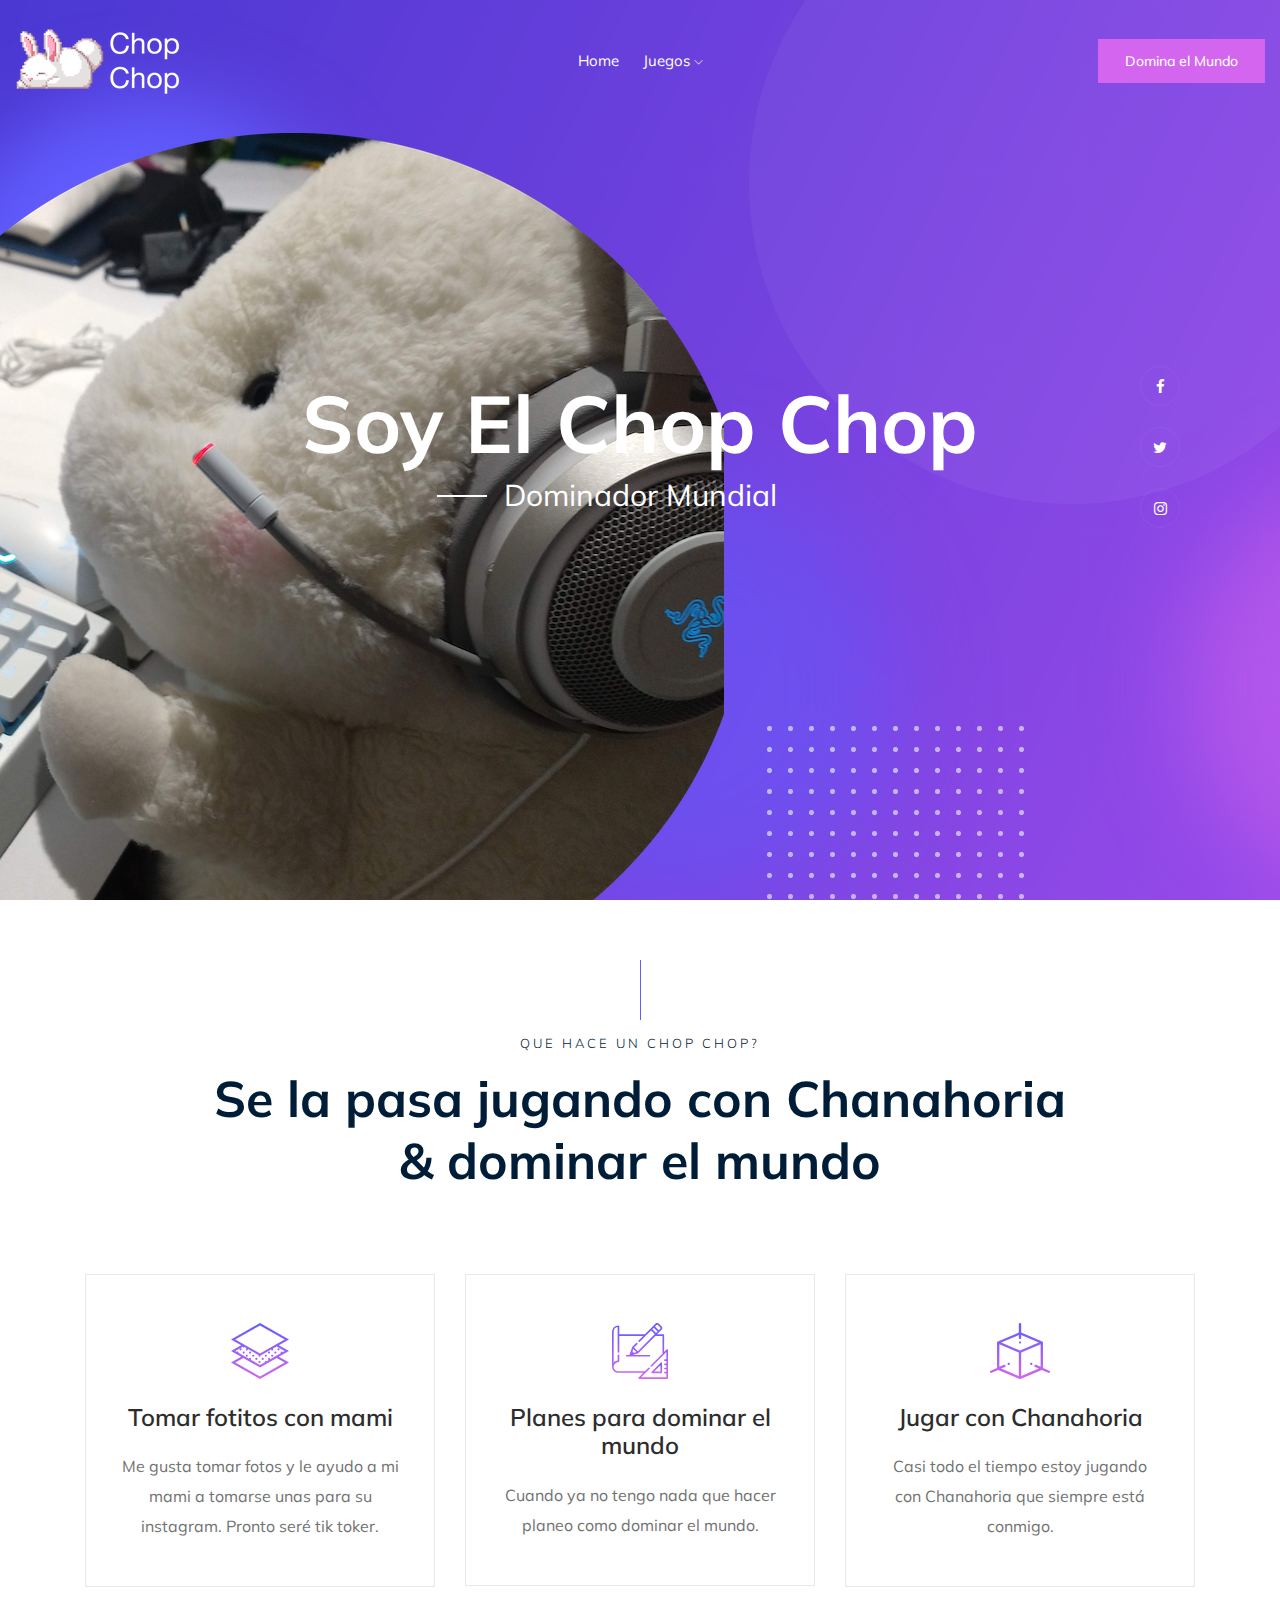
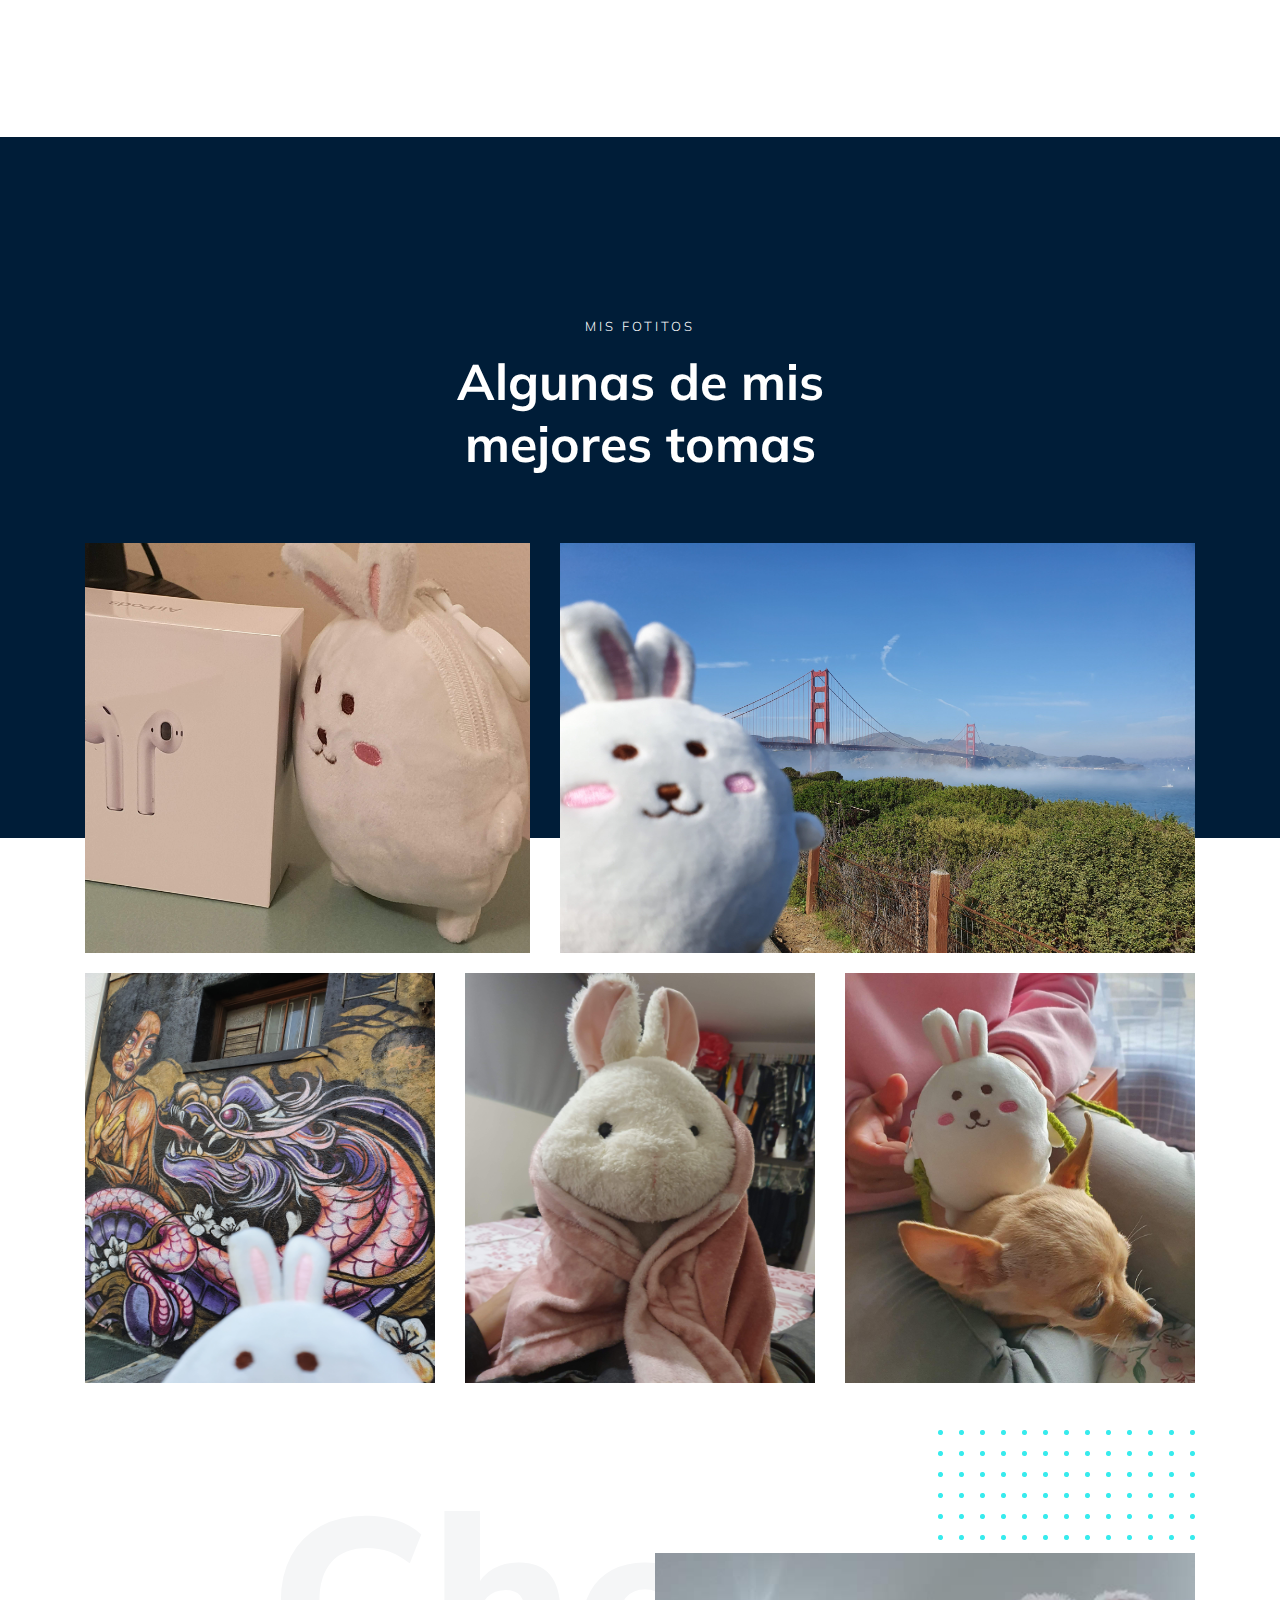
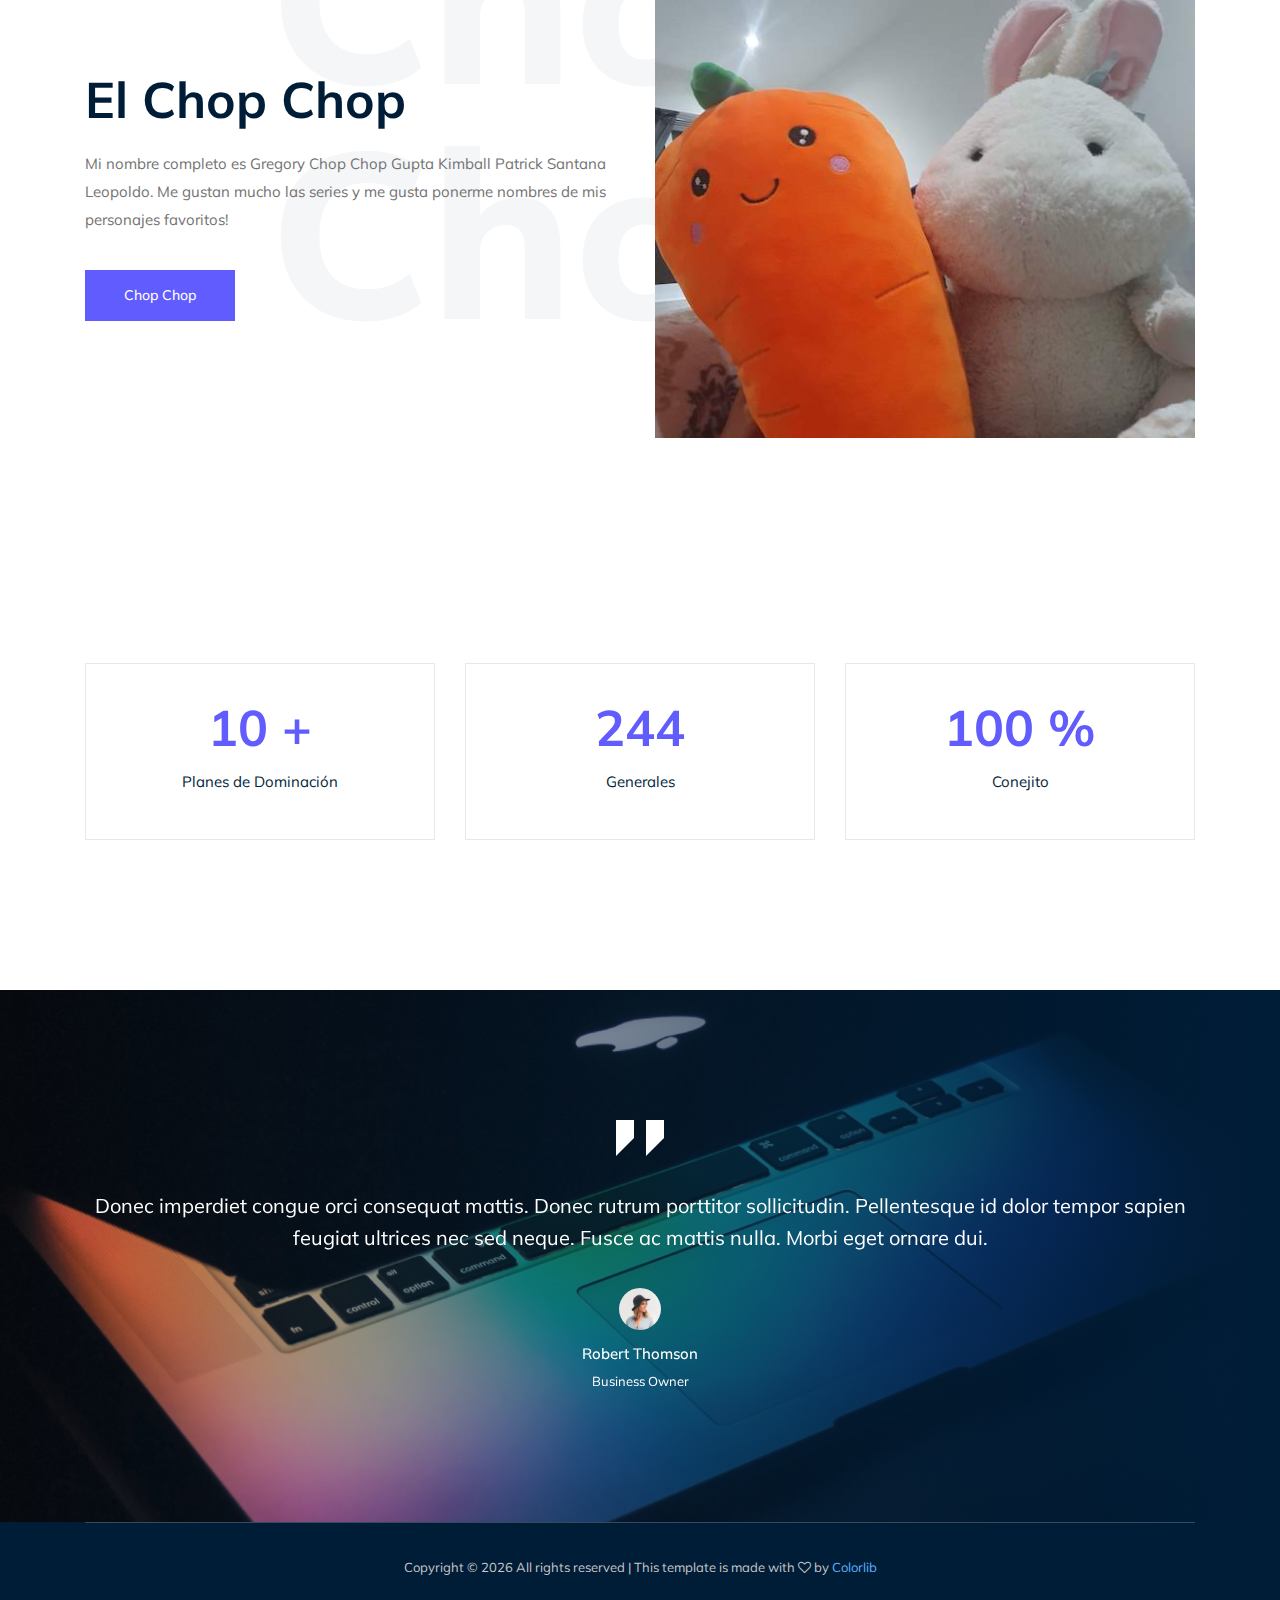
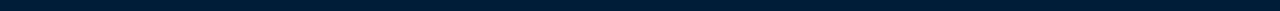
==== commit cb02a1a2: "Typo fix in Chop Chop's name" ====
--- a/index.html
+++ b/index.html
@@ -4,7 +4,8 @@
 <head>
   <meta charset="utf-8">
   <meta http-equiv="x-ua-compatible" content="ie=edge">
-  <title>Melan</title>
+  <title>Chop Chop</title>
+	<link rel="icon" href="img/icon.png">
   <meta name="description" content="">
   <meta name="viewport" content="width=device-width, initial-scale=1">
 
@@ -97,7 +98,7 @@
           <div class="col-xl-12">
             <div class="slider_text text-center">
               <h3>
-                Soy el Chop Chopp
+                Soy el Chop Chop
               </h3>
               <span>Dominador Mundial</span>
             </div>
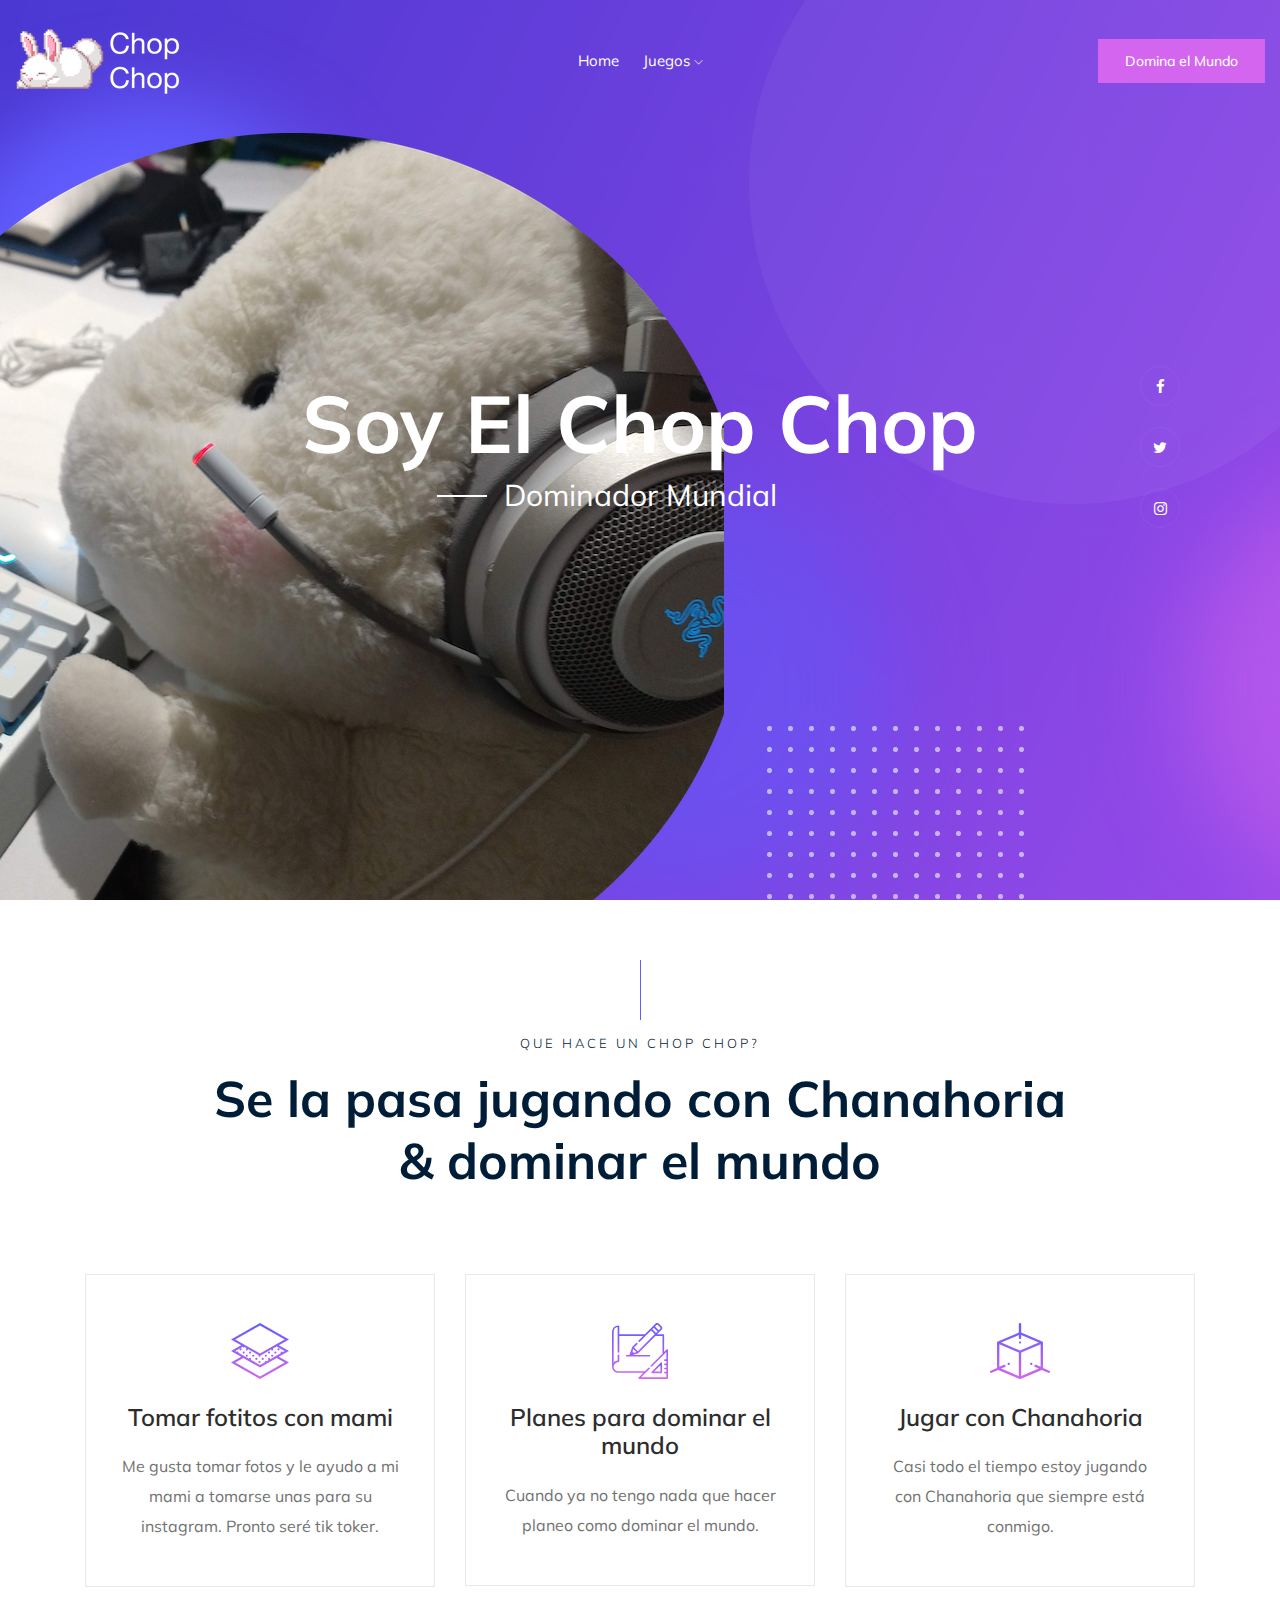
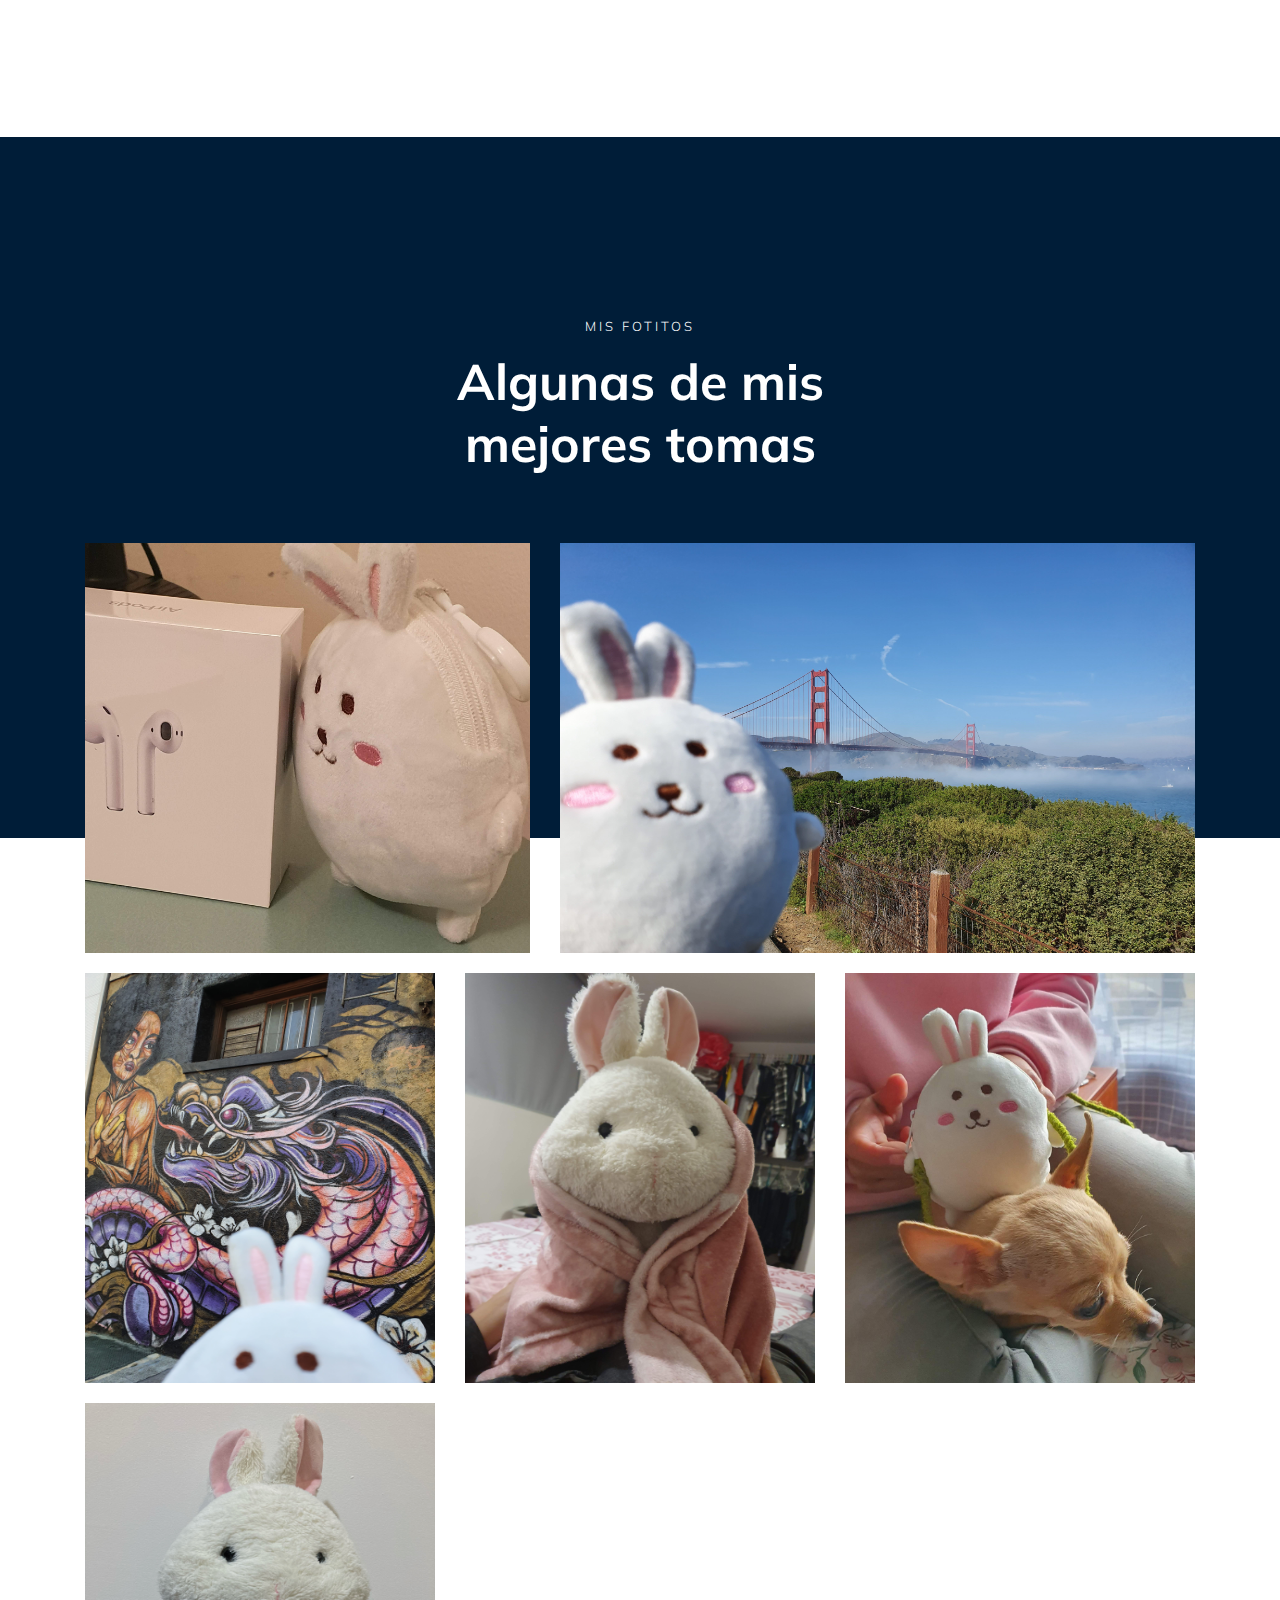
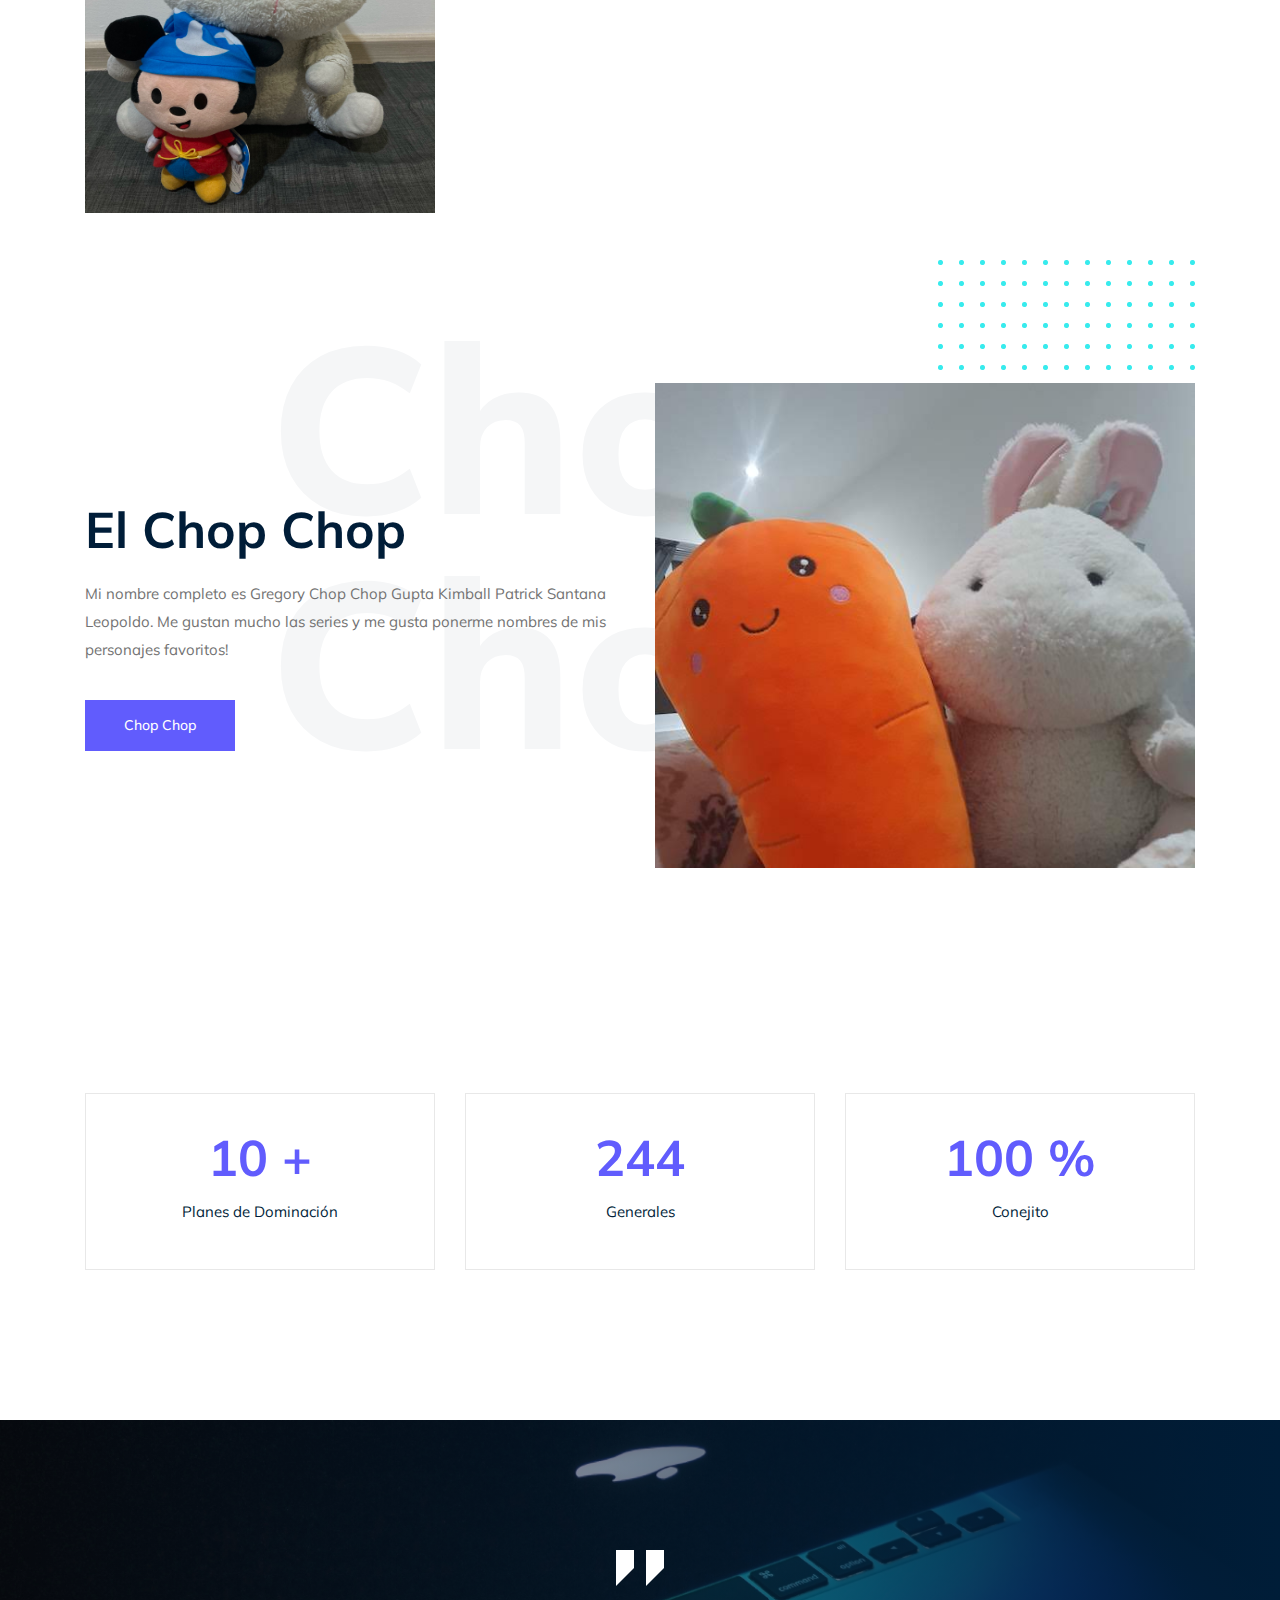
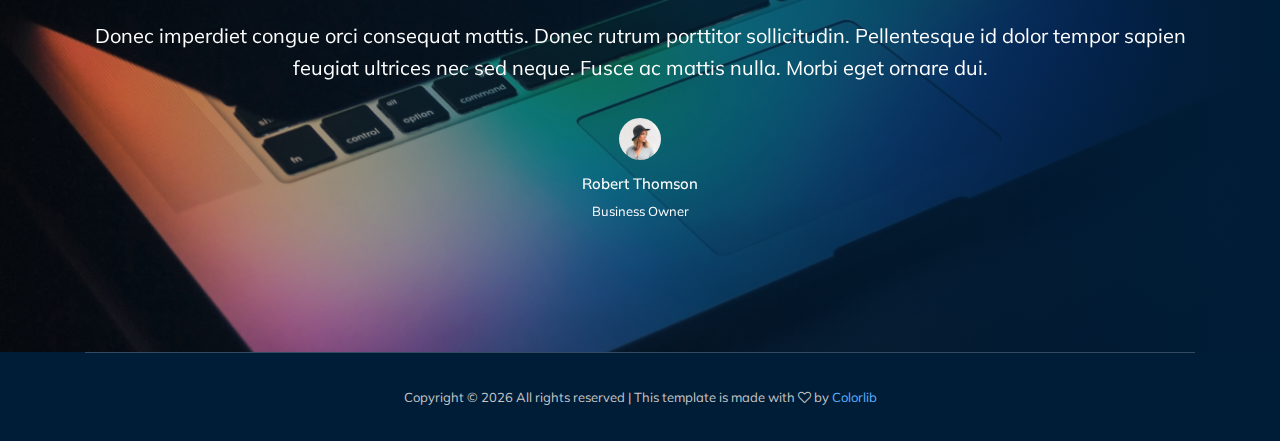
==== commit 401a564b: "Added new picture of Chop Chop In the index page, the portfolio area has a new picture" ====
--- a/index.html
+++ b/index.html
@@ -236,6 +236,19 @@
             <div class="portfolio_hover">
               <div class="title">
                 <h3>Montando un Kyo</h3>
+              </div>
+            </div>
+          </div>
+        </div>
+        <div class="col-xl-4 col-md-12 col-lg-4">
+          <div class="single_Portfolio">
+            <div class="portfolio_thumb">
+              <img src="img/portfolio/8.jpg" alt="">
+            </div>
+            <a href="img/portfolio/8.jpg" class="popup popup-image"></a>
+            <div class="portfolio_hover">
+              <div class="title">
+                <h3>Con mi nuevo Mickey!</h3>
               </div>
             </div>
           </div>
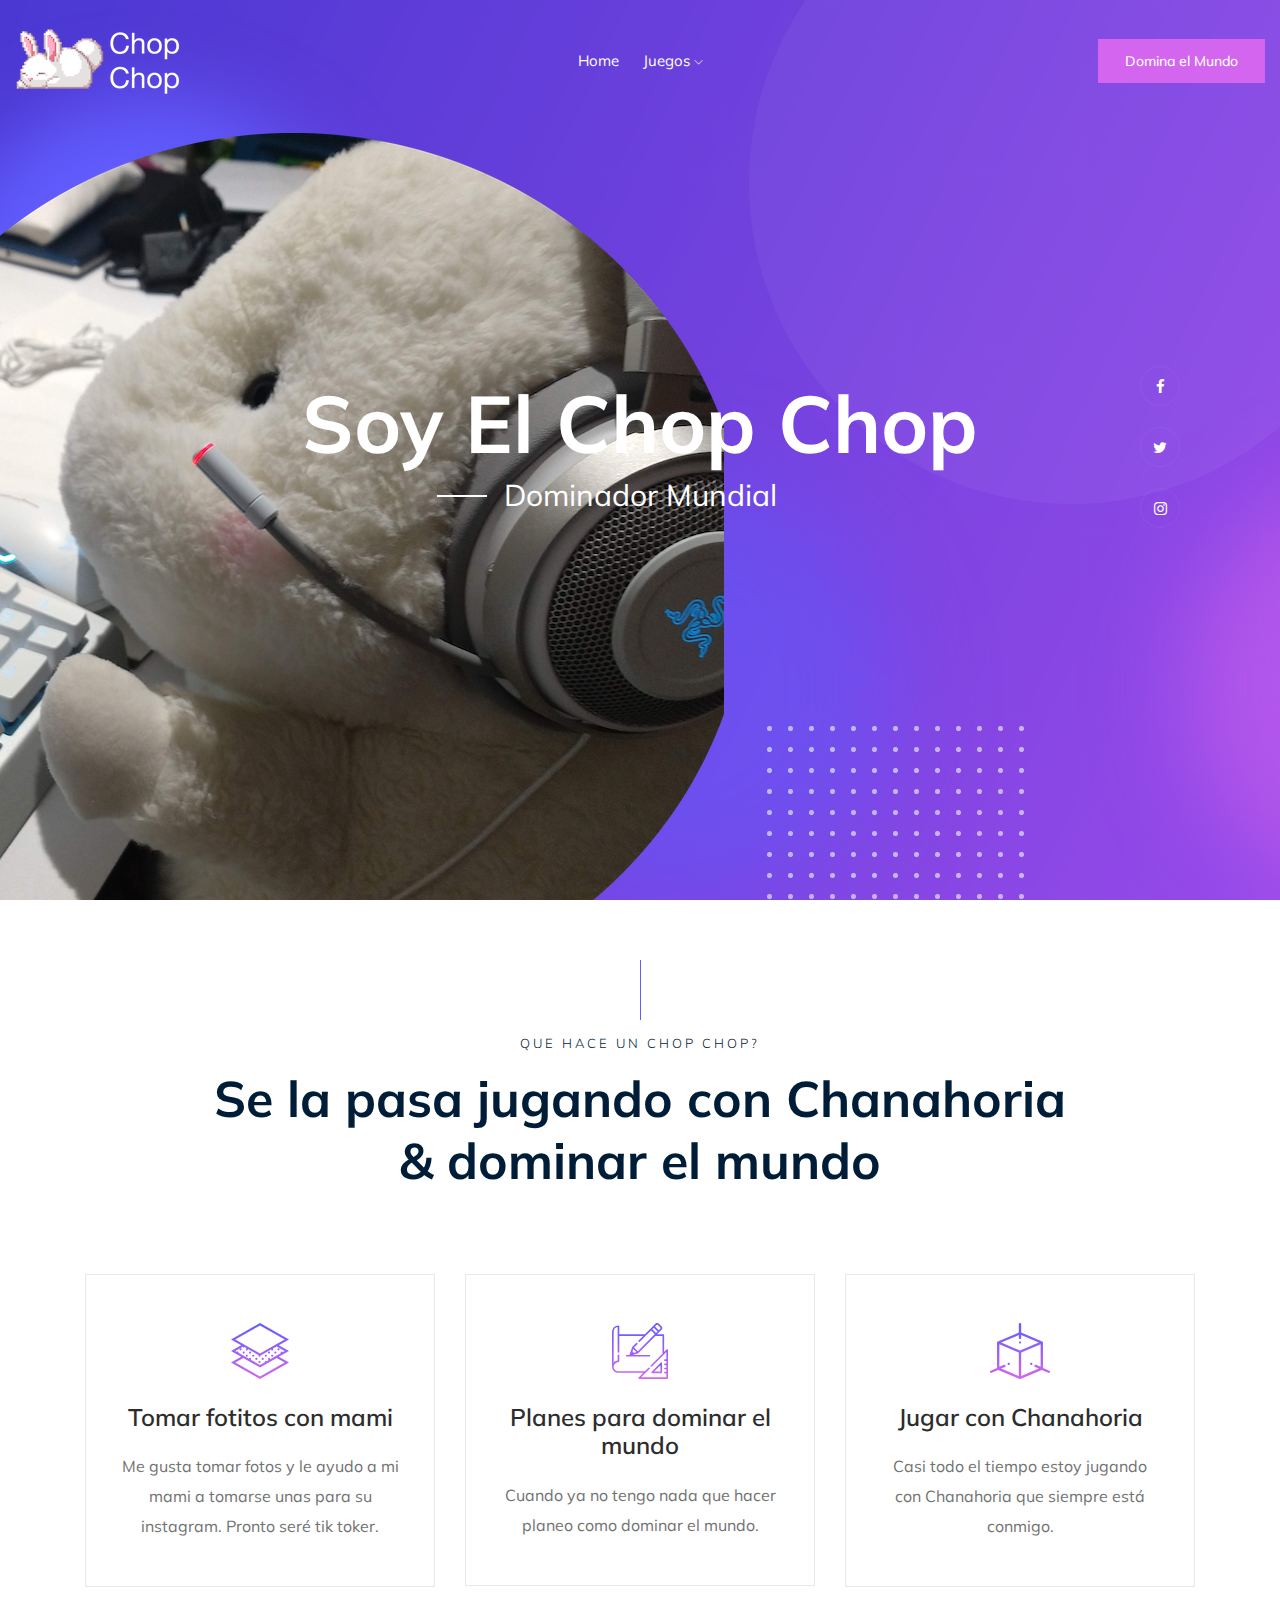
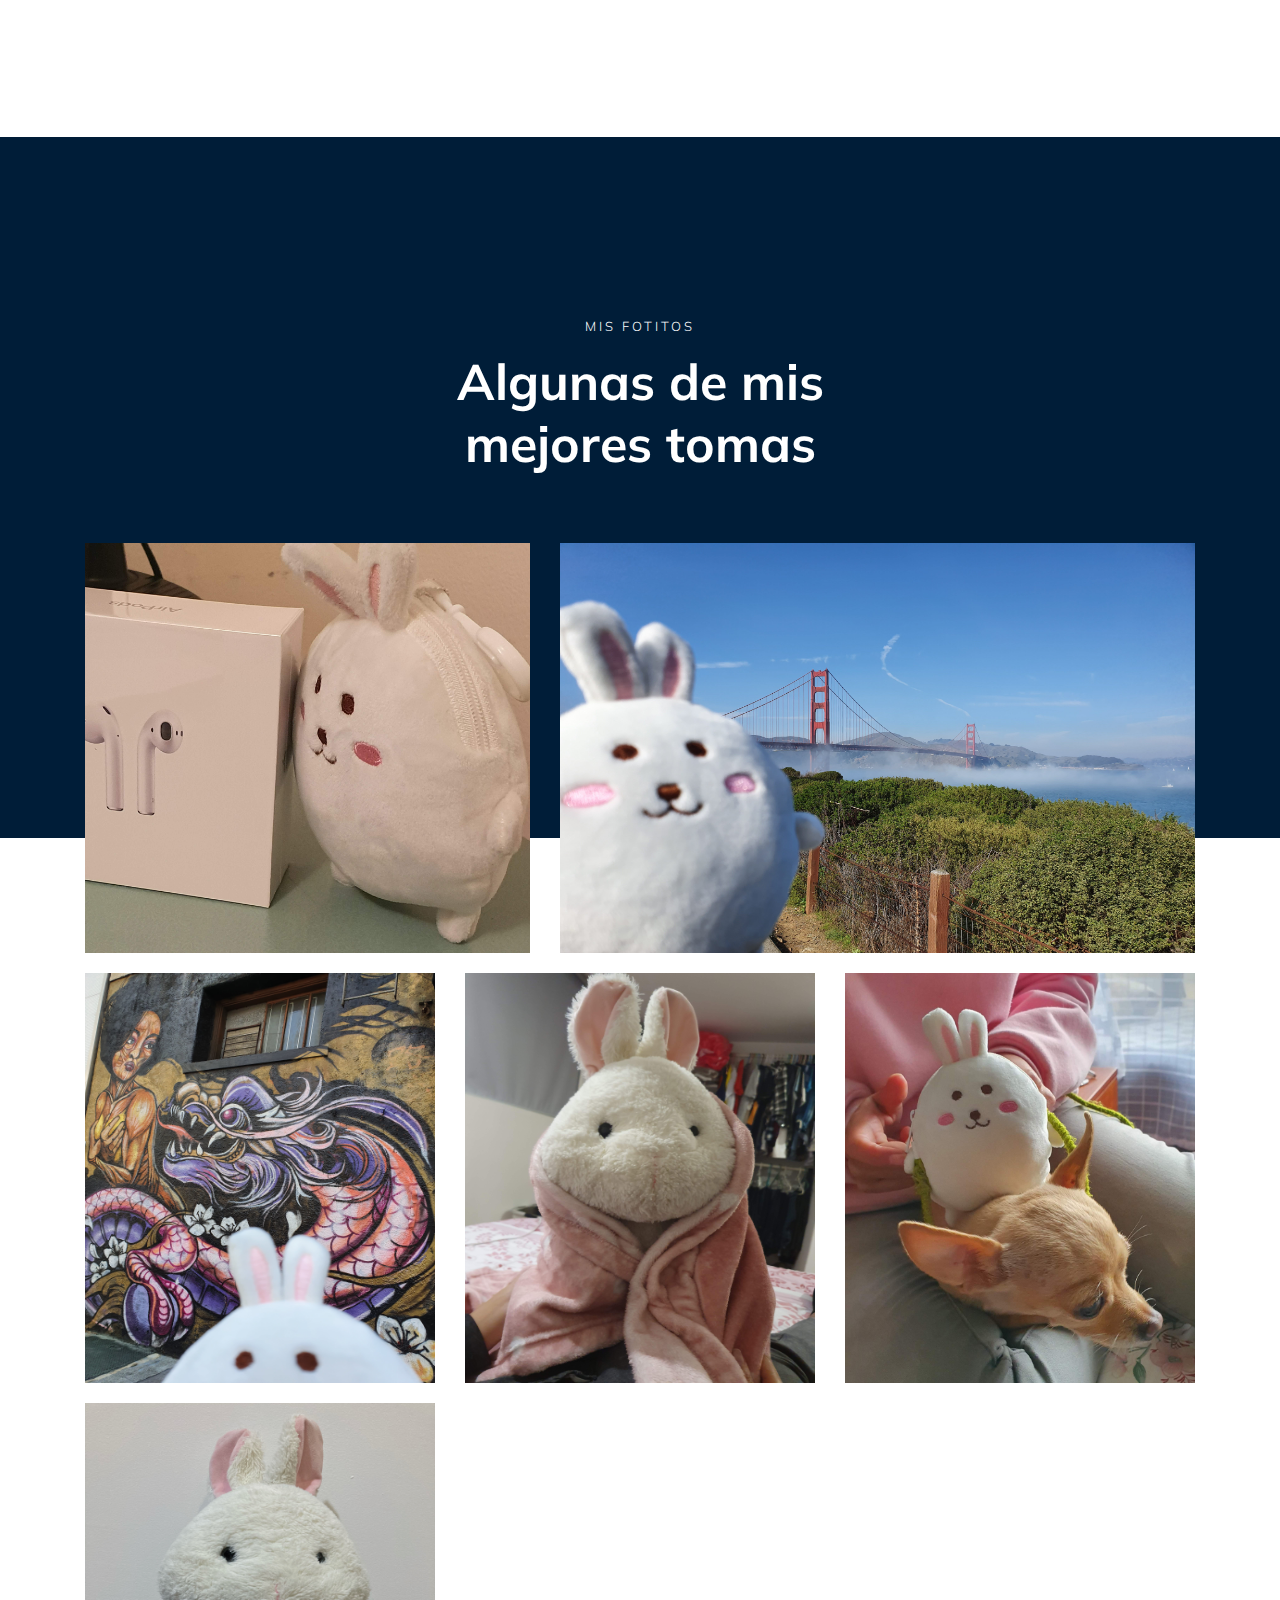
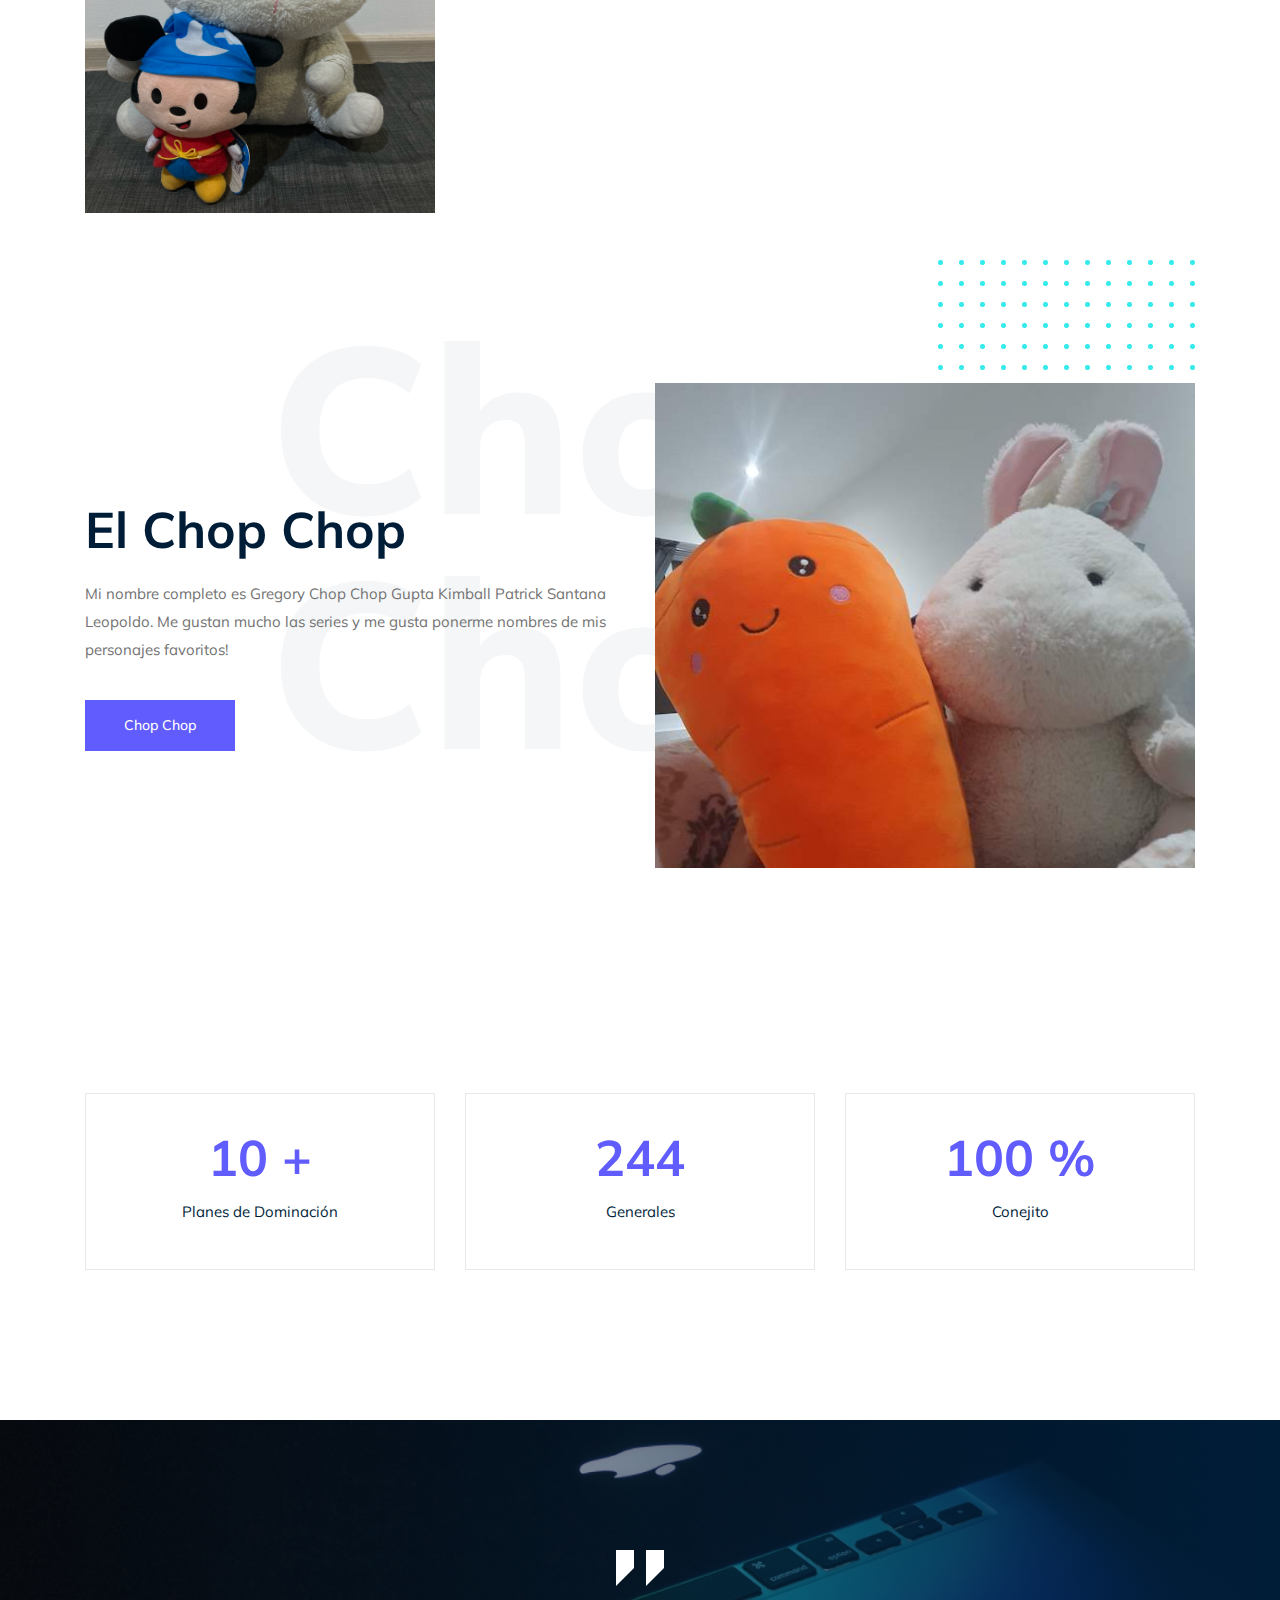
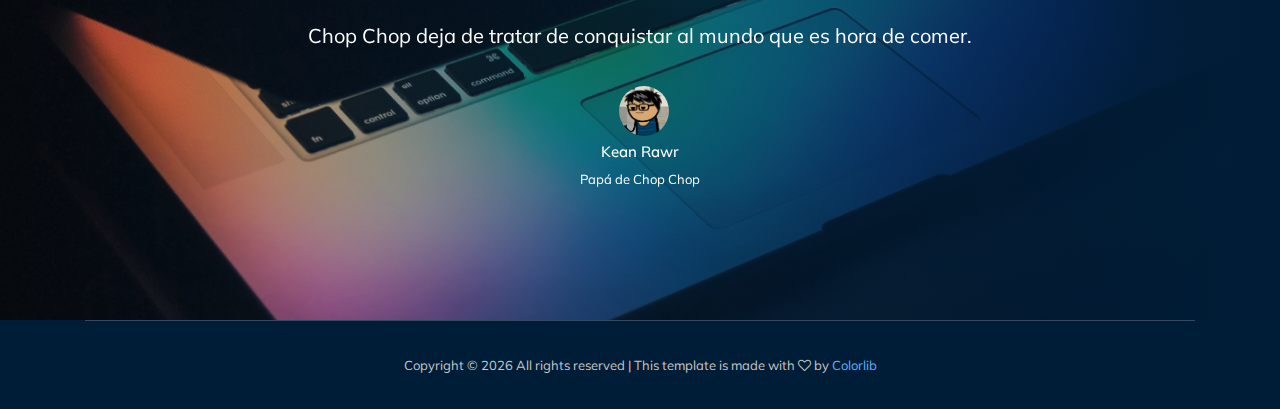
==== commit ec0637c6: "Adding chop chop testimonials" ====
--- a/index.html
+++ b/index.html
@@ -333,52 +333,29 @@
                 <div class="quote">
                   <img src="img/testmonial/quote.svg" alt="">
                 </div>
-                <p>Donec imperdiet congue orci consequat mattis. Donec rutrum porttitor <br>
-                  sollicitudin. Pellentesque id dolor tempor sapien feugiat ultrices nec sed neque.
-                  <br>
-                  Fusce ac mattis nulla. Morbi eget ornare dui. </p>
+                <p>Chop Chop deja de tratar de conquistar al mundo que es hora de comer. </p>
                 <div class="testmonial_author">
                   <div class="thumb">
-                    <img src="img/testmonial/thumb.png" alt="">
+                    <img src="img/testmonial/kean.png" height="50px" alt="" style="border-radius: 50%;">
                   </div>
-                  <h3>Robert Thomson</h3>
-                  <span>Business Owner</span>
+                  <h3>Kean Rawr</h3>
+                  <span>Papá de Chop Chop</span>
                 </div>
               </div>
             </div>
+
             <div class="single_carousel">
               <div class="single_testmonial text-center">
                 <div class="quote">
                   <img src="img/testmonial/quote.svg" alt="">
                 </div>
-                <p>Donec imperdiet congue orci consequat mattis. Donec rutrum porttitor <br>
-                  sollicitudin. Pellentesque id dolor tempor sapien feugiat ultrices nec sed neque.
-                  <br>
-                  Fusce ac mattis nulla. Morbi eget ornare dui. </p>
+                <p>Rawr Rawr Rawr Rawr Rawr Rawr. Rawr Rawr Rawr Rawr. Rawr Rawr Rawr Rawr. </p>
                 <div class="testmonial_author">
                   <div class="thumb">
-                    <img src="img/testmonial/thumb.png" alt="">
+                    <img src="img/testmonial/norberto.jpeg" height="50px" alt="" style="border-radius: 50%;">
                   </div>
-                  <h3>Robert Thomson</h3>
-                  <span>Business Owner</span>
-                </div>
-              </div>
-            </div>
-            <div class="single_carousel">
-              <div class="single_testmonial text-center">
-                <div class="quote">
-                  <img src="img/testmonial/quote.svg" alt="">
-                </div>
-                <p>Donec imperdiet congue orci consequat mattis. Donec rutrum porttitor <br>
-                  sollicitudin. Pellentesque id dolor tempor sapien feugiat ultrices nec sed neque.
-                  <br>
-                  Fusce ac mattis nulla. Morbi eget ornare dui. </p>
-                <div class="testmonial_author">
-                  <div class="thumb">
-                    <img src="img/testmonial/thumb.png" alt="">
-                  </div>
-                  <h3>Robert Thomson</h3>
-                  <span>Business Owner</span>
+                  <h3>Norberto</h3>
+                  <span>Carnal del Chop Chop</span>
                 </div>
               </div>
             </div>
